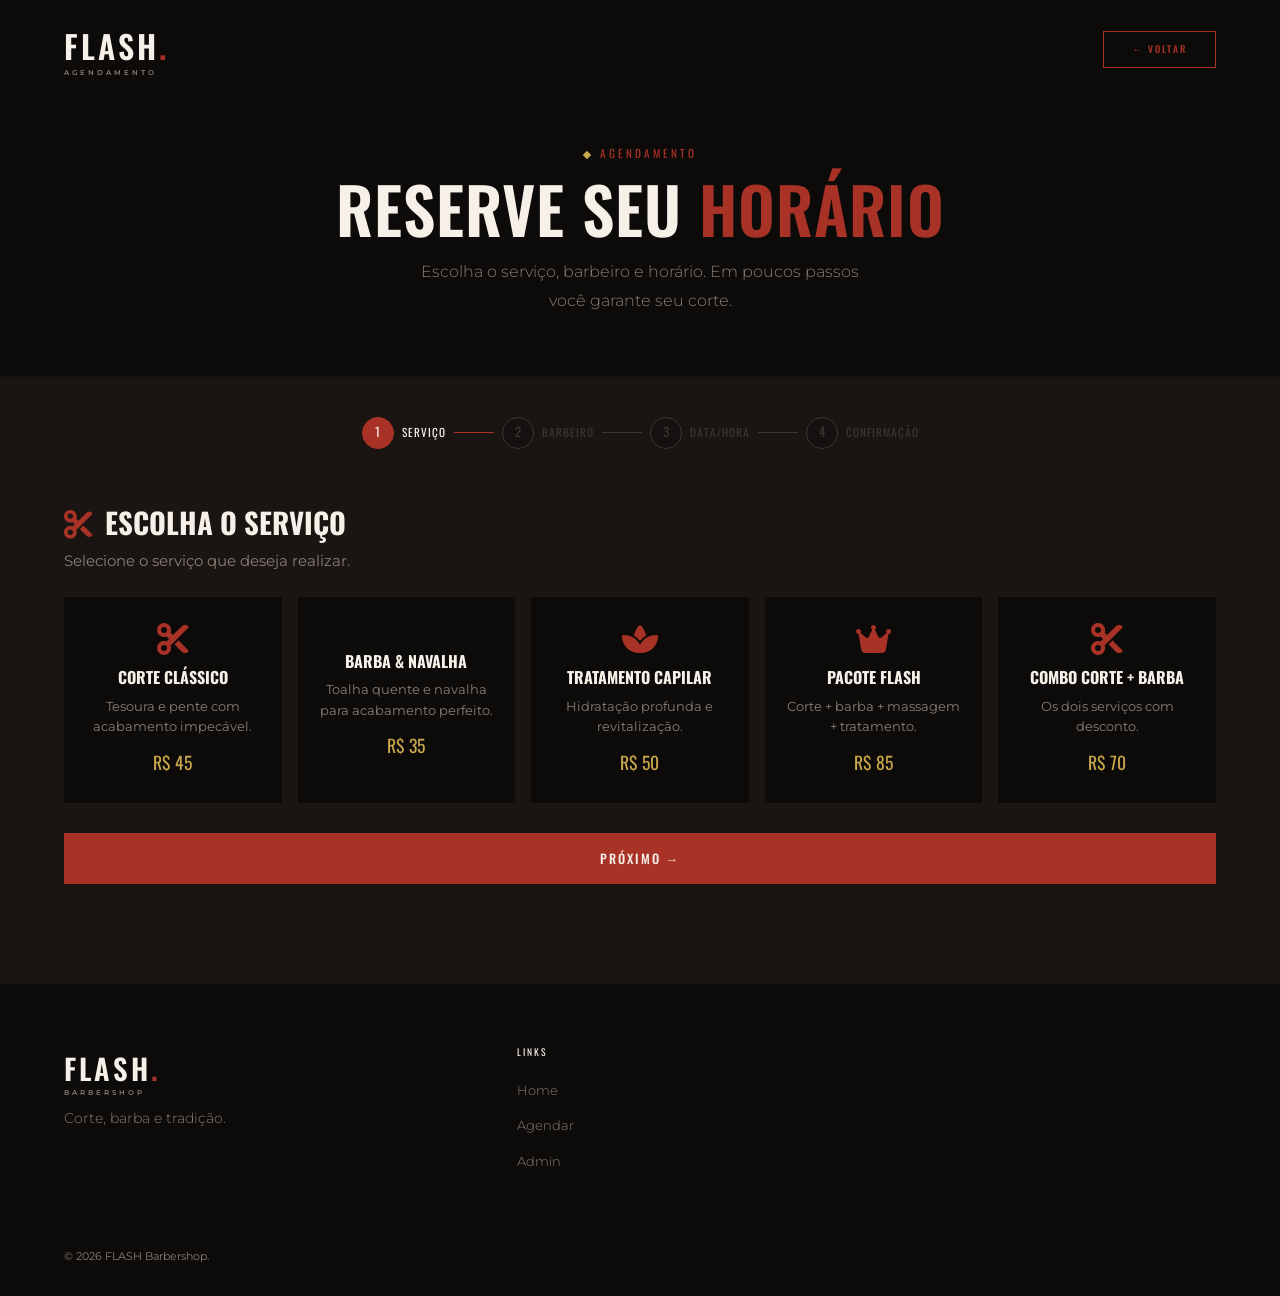
==== agendamento.html @ f04a5e86 "Initial commit" ====
<!DOCTYPE html>
<html lang="pt-BR">
<head>
    <meta charset="UTF-8" />
    <meta name="viewport" content="width=device-width, initial-scale=1.0" />
    <title>FLASH | Agendamento</title>
    <link rel="preconnect" href="https://fonts.googleapis.com" />
    <link rel="preconnect" href="https://fonts.gstatic.com" crossorigin />
    <link href="https://fonts.googleapis.com/css2?family=Oswald:wght@300;400;500;600;700&family=Montserrat:wght@300;400;500;600;700;800;900&family=Lora:ital,wght@0,400;0,600;1,400&display=swap" rel="stylesheet" />
    <link rel="stylesheet" href="https://cdnjs.cloudflare.com/ajax/libs/font-awesome/6.4.0/css/all.min.css" />
    <link rel="stylesheet" href="style.css" />
    <link rel="stylesheet" href="agendamento.css" />
</head>
<body>
    <header id="header">
        <div class="container header-content">
            <a href="index.html" class="logo">FLASH<span>.</span><small>AGENDAMENTO</small></a>
            <nav>
                <ul id="navMenu">
                    <li><a href="index.html" class="nav-btn-outline">← Voltar</a></li>
                </ul>
            </nav>
            <div class="mobile-toggle" id="mobileToggle"><i class="fas fa-bars"></i></div>
        </div>
    </header>

    <section class="agendamento-hero">
        <div class="container">
            <div class="agendamento-hero-content">
                <span class="section-label"><span class="diamond"></span>Agendamento</span>
                <h1 class="section-title">Reserve seu <span class="highlight">horário</span></h1>
                <p class="section-sub">Escolha o serviço, barbeiro e horário. Em poucos passos você garante seu corte.</p>
            </div>
        </div>
    </section>

    <section class="agendamento-section" id="agendamento">
        <div class="container">
            <!-- Progresso -->
            <div class="agendamento-progress">
                <div class="step active" data-step="1"><span class="num">1</span><span class="label">Serviço</span></div>
                <div class="line active"></div>
                <div class="step" data-step="2"><span class="num">2</span><span class="label">Barbeiro</span></div>
                <div class="line"></div>
                <div class="step" data-step="3"><span class="num">3</span><span class="label">Data/Hora</span></div>
                <div class="line"></div>
                <div class="step" data-step="4"><span class="num">4</span><span class="label">Confirmação</span></div>
            </div>

            <!-- Passos -->
            <div class="agendamento-content">
                <!-- PASSO 1 -->
                <div class="step-content active" id="step1">
                    <h2><i class="fas fa-cut"></i>Escolha o Serviço</h2>
                    <p class="step-desc">Selecione o serviço que deseja realizar.</p>
                    <div class="service-grid">
                        <div class="service-card-ag" data-service="Corte Clássico" data-price="45">
                            <i class="fas fa-cut"></i><h4>Corte Clássico</h4><p>Tesoura e pente com acabamento impecável.</p><span class="price">R$ 45</span>
                        </div>
                        <div class="service-card-ag" data-service="Barba & Navalha" data-price="35">
                            <i class="fas fa-razor"></i><h4>Barba & Navalha</h4><p>Toalha quente e navalha para acabamento perfeito.</p><span class="price">R$ 35</span>
                        </div>
                        <div class="service-card-ag" data-service="Tratamento Capilar" data-price="50">
                            <i class="fas fa-spa"></i><h4>Tratamento Capilar</h4><p>Hidratação profunda e revitalização.</p><span class="price">R$ 50</span>
                        </div>
                        <div class="service-card-ag" data-service="Pacote FLASH" data-price="85">
                            <i class="fas fa-crown"></i><h4>Pacote FLASH</h4><p>Corte + barba + massagem + tratamento.</p><span class="price">R$ 85</span>
                        </div>
                        <div class="service-card-ag" data-service="Combo Corte + Barba" data-price="70">
                            <i class="fas fa-scissors"></i><h4>Combo Corte + Barba</h4><p>Os dois serviços com desconto.</p><span class="price">R$ 70</span>
                        </div>
                    </div>
                    <div class="step-actions">
                        <button class="btn btn-primary next-step" disabled id="nextStep1">Próximo →</button>
                    </div>
                </div>

                <!-- PASSO 2 -->
                <div class="step-content" id="step2">
                    <h2><i class="fas fa-user-tie"></i>Escolha o Barbeiro</h2>
                    <p class="step-desc">Selecione o profissional que irá te atender.</p>
                    <div class="barber-grid">
                        <div class="barber-card-ag" data-barber="Rafael Mendes">
                            <img src="https://images.pexels.com/photos/2379004/pexels-photo-2379004.jpeg?auto=compress&cs=tinysrgb&w=200" alt="Rafael" />
                            <div>
                                <h4>Rafael Mendes</h4>
                                <span class="badge">⭐ 4.9</span>
                                <p>Especialista em cortes clássicos e degradê. 8 anos de experiência.</p>
                                <div class="tags"><span>Fade</span><span>Navalha</span><span>Barba</span></div>
                            </div>
                        </div>
                        <div class="barber-card-ag" data-barber="Thiago Santos">
                            <img src="https://images.pexels.com/photos/697509/pexels-photo-697509.jpeg?auto=compress&cs=tinysrgb&w=200" alt="Thiago" />
                            <div>
                                <h4>Thiago Santos</h4>
                                <span class="badge">⭐ 4.8</span>
                                <p>Especialista em cortes modernos e barba de respeito. 6 anos de experiência.</p>
                                <div class="tags"><span>Moderno</span><span>Barba</span><span>Pompadour</span></div>
                            </div>
                        </div>
                        <div class="barber-card-ag" data-barber="Carlos Eduardo">
                            <img src="https://images.pexels.com/photos/2379005/pexels-photo-2379005.jpeg?auto=compress&cs=tinysrgb&w=200" alt="Carlos" />
                            <div>
                                <h4>Carlos Eduardo</h4>
                                <span class="badge">⭐ 5.0</span>
                                <p>Mestre da navalha e tratamentos capilares. 12 anos de experiência.</p>
                                <div class="tags"><span>Navalha</span><span>Tratamento</span><span>Clássico</span></div>
                            </div>
                        </div>
                    </div>
                    <div class="step-actions">
                        <button class="btn btn-outline prev-step">← Voltar</button>
                        <button class="btn btn-primary next-step" disabled id="nextStep2">Próximo →</button>
                    </div>
                </div>

                <!-- PASSO 3 -->
                <div class="step-content" id="step3">
                    <h2><i class="fas fa-calendar-alt"></i>Data e Horário</h2>
                    <p class="step-desc">Escolha o dia e o horário para seu atendimento.</p>
                    <div class="datetime-grid">
                        <div class="date-section">
                            <h4>📅 Data</h4>
                            <input type="date" id="agDate" />
                        </div>
                        <div class="time-section">
                            <h4>🕐 Horário</h4>
                            <div class="time-grid" id="timeGrid">
                                <button class="time-slot" data-time="09:00">09:00</button>
                                <button class="time-slot" data-time="10:00">10:00</button>
                                <button class="time-slot" data-time="11:00">11:00</button>
                                <button class="time-slot" data-time="12:00">12:00</button>
                                <button class="time-slot" data-time="13:00">13:00</button>
                                <button class="time-slot" data-time="14:00">14:00</button>
                                <button class="time-slot" data-time="15:00">15:00</button>
                                <button class="time-slot" data-time="16:00">16:00</button>
                                <button class="time-slot" data-time="17:00">17:00</button>
                                <button class="time-slot" data-time="18:00">18:00</button>
                                <button class="time-slot" data-time="19:00">19:00</button>
                                <button class="time-slot" data-time="20:00">20:00</button>
                            </div>
                        </div>
                    </div>
                    <div class="step-actions">
                        <button class="btn btn-outline prev-step">← Voltar</button>
                        <button class="btn btn-primary next-step" disabled id="nextStep3">Próximo →</button>
                    </div>
                </div>

                <!-- PASSO 4 -->
                <div class="step-content" id="step4">
                    <h2><i class="fas fa-check-circle"></i>Confirmar Agendamento</h2>
                    <p class="step-desc">Revise os dados e confirme seu agendamento.</p>
                    <div class="confirmation-card">
                        <div class="conf-item"><span class="label">Serviço:</span><span class="value" id="confService">-</span></div>
                        <div class="conf-item"><span class="label">Barbeiro:</span><span class="value" id="confBarber">-</span></div>
                        <div class="conf-item"><span class="label">Data:</span><span class="value" id="confDate">-</span></div>
                        <div class="conf-item"><span class="label">Horário:</span><span class="value" id="confTime">-</span></div>
                        <div class="conf-item"><span class="label">Total:</span><span class="value" id="confPrice">-</span></div>
                    </div>
                    <div class="form-group"><label>Seu Nome</label><input type="text" id="clientName" placeholder="Digite seu nome completo" /></div>
                    <div class="form-group"><label>WhatsApp</label><input type="tel" id="clientPhone" placeholder="(11) 99999-9999" /></div>
                    <div class="step-actions">
                        <button class="btn btn-outline prev-step">← Voltar</button>
                        <button class="btn btn-primary" id="confirmAgendamento"><i class="fas fa-check"></i> Confirmar</button>
                    </div>
                    <div id="agFeedback" class="ag-feedback"></div>
                </div>
            </div>
        </div>
    </section>

    <footer>
        <div class="container">
            <div class="footer-grid">
                <div class="footer-brand"><a href="index.html" class="logo">FLASH<span>.</span><small>BARBERSHOP</small></a><p>Corte, barba e tradição.</p></div>
                <div class="footer-col"><h4>Links</h4><ul><li><a href="index.html">Home</a></li><li><a href="agendamento.html">Agendar</a></li><li><a href="sistema.html">Admin</a></li></ul></div>
            </div>
            <div class="footer-bottom"><span>&copy; 2026 FLASH Barbershop.</span></div>
        </div>
    </footer>

    <script src="agendamento.js"></script>
</body>
</html>
---- style.css ----
/* ---------- RESET & VARIÁVEIS ---------- */
* {
    margin: 0;
    padding: 0;
    box-sizing: border-box;
}

:root {
    --ink-black: #0d0b0a;
    --ink-dark: #1a1513;
    --blood: #a83226;
    --blood-light: #c94d3f;
    --gold-old: #c9a84c;
    --gold-faded: #b8983a;
    --cream: #f7f0e8;
    --gray-ink: #8a7e74;
    --border-ink: rgba(255, 255, 255, 0.04);
    --shadow-ink: 0 8px 40px rgba(0, 0, 0, 0.3);
    --transition: all 0.5s cubic-bezier(0.23, 1, 0.32, 1);
}

html {
    scroll-behavior: smooth;
}

body {
    font-family: 'Montserrat', sans-serif;
    background: var(--ink-black);
    color: var(--cream);
    overflow-x: hidden;
    line-height: 1.6;
}

body.menu-open {
    overflow: hidden;
}

::selection {
    background: var(--blood);
    color: var(--cream);
}

a {
    text-decoration: none;
    color: inherit;
    transition: var(--transition);
}
ul {
    list-style: none;
}
img {
    max-width: 100%;
    display: block;
}

.container {
    max-width: 1200px;
    margin: 0 auto;
    padding: 0 24px;
}

/* ============================================================
   SCROLLBAR PERSONALIZADA - FLASH BARBERSHOP STYLE
   ============================================================ */

/* Firefox */
* {
    scrollbar-width: thin;
    scrollbar-color: var(--blood) var(--ink-black);
}

/* Chrome, Edge, Safari */
::-webkit-scrollbar {
    width: 6px;
    height: 6px;
}

::-webkit-scrollbar-track {
    background: var(--ink-black);
    border-left: 1px solid rgba(168, 50, 38, 0.08);
    background-image: 
        radial-gradient(circle at 10px 20px, rgba(168, 50, 38, 0.03) 1px, transparent 1px),
        radial-gradient(circle at 30px 60px, rgba(168, 50, 38, 0.02) 1px, transparent 1px),
        radial-gradient(circle at 50px 100px, rgba(201, 168, 76, 0.02) 1px, transparent 1px);
    background-size: 50px 50px;
}

::-webkit-scrollbar-thumb {
    background: linear-gradient(180deg, var(--blood) 0%, var(--gold-old) 50%, var(--blood) 100%);
    border-radius: 0;
    transition: var(--transition);
    box-shadow: 
        0 0 15px rgba(168, 50, 38, 0.2),
        inset 0 0 10px rgba(201, 168, 76, 0.1);
    animation: scrollGlow 3s ease-in-out infinite;
    border-left: 1px solid rgba(201, 168, 76, 0.15);
    border-right: 1px solid rgba(201, 168, 76, 0.05);
    position: relative;
}

::-webkit-scrollbar-thumb:hover {
    background: linear-gradient(180deg, var(--blood-light) 0%, var(--gold-old) 70%, var(--blood-light) 100%);
    box-shadow: 
        0 0 30px rgba(168, 50, 38, 0.4),
        inset 0 0 15px rgba(201, 168, 76, 0.2);
}

::-webkit-scrollbar-thumb:active {
    background: var(--blood-light);
}

::-webkit-scrollbar-corner {
    background: var(--ink-black);
}

/* Efeito de brilho na scrollbar */
@keyframes scrollGlow {
    0%, 100% {
        box-shadow: 0 0 10px rgba(168, 50, 38, 0.15);
    }
    50% {
        box-shadow: 0 0 25px rgba(168, 50, 38, 0.35);
    }
}

/* Efeito de corte/navalha na scrollbar */
::-webkit-scrollbar-thumb::before {
    content: '';
    position: absolute;
    top: 15%;
    left: 3px;
    right: 3px;
    height: 1px;
    background: rgba(255, 255, 255, 0.06);
    box-shadow: 0 5px 15px rgba(168, 50, 38, 0.15);
}

/* Scrollbar em telas pequenas */
@media (max-width: 768px) {
    ::-webkit-scrollbar {
        width: 4px;
        height: 4px;
    }

    ::-webkit-scrollbar-track {
        border-left: none;
    }

    ::-webkit-scrollbar-thumb {
        border-left: none;
        border-right: none;
    }
}

/* Scrollbar em elementos com overflow */
.contact-form::-webkit-scrollbar,
.service-card::-webkit-scrollbar,
.testimonial-card::-webkit-scrollbar {
    width: 4px;
    height: 4px;
}

.contact-form::-webkit-scrollbar-track,
.service-card::-webkit-scrollbar-track,
.testimonial-card::-webkit-scrollbar-track {
    background: rgba(13, 11, 10, 0.5);
}

.contact-form::-webkit-scrollbar-thumb,
.service-card::-webkit-scrollbar-thumb,
.testimonial-card::-webkit-scrollbar-thumb {
    background: var(--blood);
    border-radius: 0;
    animation: none;
}

.contact-form::-webkit-scrollbar-thumb:hover,
.service-card::-webkit-scrollbar-thumb:hover,
.testimonial-card::-webkit-scrollbar-thumb:hover {
    background: var(--blood-light);
}

/* ---------- TIPOGRAFIA ---------- */
.section-label {
    font-family: 'Oswald', sans-serif;
    font-size: 0.7rem;
    text-transform: uppercase;
    letter-spacing: 3px;
    color: var(--blood);
    font-weight: 400;
    margin-bottom: 12px;
    display: inline-block;
}

.section-label .diamond {
    display: inline-block;
    width: 6px;
    height: 6px;
    background: var(--gold-old);
    transform: rotate(45deg);
    margin-right: 10px;
    vertical-align: middle;
}

.section-title {
    font-family: 'Oswald', sans-serif;
    font-size: 4rem;
    font-weight: 600;
    line-height: 1.05;
    margin-bottom: 16px;
    color: var(--cream);
    text-transform: uppercase;
    letter-spacing: 1px;
}

.section-title .highlight {
    color: var(--blood);
}

.section-title .highlight-gold {
    color: var(--gold-old);
}

.section-sub {
    color: var(--gray-ink);
    font-size: 1rem;
    max-width: 460px;
    font-weight: 300;
    line-height: 1.8;
}

/* ---------- BOTÕES ---------- */
.btn {
    display: inline-block;
    padding: 16px 44px;
    border-radius: 0;
    font-family: 'Oswald', sans-serif;
    font-weight: 500;
    font-size: 0.8rem;
    text-transform: uppercase;
    letter-spacing: 2px;
    border: none;
    cursor: pointer;
    transition: var(--transition);
    text-align: center;
}

.btn-primary {
    background: var(--blood);
    color: var(--cream);
}

.btn-primary:hover {
    background: var(--blood-light);
    transform: translateY(-3px);
    box-shadow: 0 8px 30px rgba(168, 50, 38, 0.3);
}

.btn-outline {
    border: 1px solid var(--blood);
    color: var(--blood);
    background: transparent;
}

.btn-outline:hover {
    background: var(--blood);
    color: var(--cream);
    transform: translateY(-3px);
}

.btn-sm {
    display: inline-block;
    margin-top: 10px;
    padding: 6px 20px;
    font-family: 'Oswald', sans-serif;
    font-size: 0.6rem;
    text-transform: uppercase;
    letter-spacing: 1px;
    border: 1px solid var(--blood);
    color: var(--blood);
    transition: var(--transition);
    cursor: pointer;
    background: transparent;
}

.btn-sm:hover {
    background: var(--blood);
    color: var(--cream);
}

.nav-btn {
    padding: 10px 28px;
    background: var(--blood);
    color: var(--cream);
    border-radius: 0;
    font-weight: 500;
    font-size: 0.6rem;
    letter-spacing: 2px;
    text-transform: uppercase;
    font-family: 'Oswald', sans-serif;
    transition: var(--transition);
    display: inline-block;
    text-align: center;
}

.nav-btn:hover {
    background: var(--blood-light);
    color: var(--cream);
    transform: translateY(-2px);
}

.nav-btn-outline {
    padding: 10px 28px;
    border: 1px solid var(--blood);
    color: var(--blood);
    border-radius: 0;
    font-weight: 500;
    font-size: 0.6rem;
    letter-spacing: 2px;
    text-transform: uppercase;
    font-family: 'Oswald', sans-serif;
    transition: var(--transition);
    background: transparent;
    display: inline-block;
    text-align: center;
}

.nav-btn-outline:hover {
    background: var(--blood);
    color: var(--cream);
    transform: translateY(-2px);
}

/* ---------- ANIMAÇÕES ---------- */
.hidden {
    opacity: 0;
    transform: translateY(40px);
    transition: opacity 0.9s ease, transform 0.9s ease;
}

.show {
    opacity: 1;
    transform: translateY(0);
}

.delay-1 {
    transition-delay: 0.1s;
}
.delay-2 {
    transition-delay: 0.2s;
}
.delay-3 {
    transition-delay: 0.3s;
}
.delay-4 {
    transition-delay: 0.4s;
}

/* ---------- HEADER ---------- */
header {
    position: fixed;
    top: 0;
    left: 0;
    right: 0;
    z-index: 1000;
    padding: 20px 0;
    transition: var(--transition);
    background: transparent;
}

header.scrolled {
    background: rgba(13, 11, 10, 0.95);
    backdrop-filter: blur(16px);
    border-bottom: 1px solid rgba(168, 50, 38, 0.08);
    padding: 12px 0;
}

header.menu-open {
    background: rgba(13, 11, 10, 0.98);
    backdrop-filter: blur(16px);
}

.header-content {
    display: flex;
    justify-content: space-between;
    align-items: center;
}

.logo {
    font-family: 'Oswald', sans-serif;
    font-size: 2rem;
    font-weight: 600;
    letter-spacing: 3px;
    color: var(--cream);
    text-transform: uppercase;
    z-index: 1001;
    position: relative;
}

.logo span {
    color: var(--blood);
}

.logo small {
    font-family: 'Montserrat', sans-serif;
    font-size: 0.45rem;
    letter-spacing: 3px;
    color: var(--gray-ink);
    display: block;
    margin-top: -4px;
}

/* ---------- NAVEGAÇÃO DESKTOP ---------- */
nav {
    display: flex;
    align-items: center;
}

nav ul {
    display: flex;
    align-items: center;
    gap: 28px;
}

nav a {
    font-family: 'Oswald', sans-serif;
    color: var(--gray-ink);
    font-size: 0.7rem;
    font-weight: 400;
    letter-spacing: 2px;
    text-transform: uppercase;
    position: relative;
    padding: 4px 0;
}

nav a::after {
    content: '';
    position: absolute;
    bottom: -2px;
    left: 0;
    width: 0;
    height: 1px;
    background: var(--blood);
    transition: var(--transition);
}

nav a:hover::after {
    width: 100%;
}

nav a:hover {
    color: var(--cream);
}

.nav-btn::after,
.nav-btn-outline::after {
    display: none;
}

.mobile-toggle {
    display: none;
    color: var(--cream);
    font-size: 1.6rem;
    cursor: pointer;
    z-index: 1001;
    padding: 4px 8px;
    transition: var(--transition);
    background: transparent;
    border: none;
    position: relative;
}

.mobile-toggle:hover {
    color: var(--blood);
}

/* ---------- HERO ---------- */
.hero {
    min-height: 100vh;
    display: flex;
    align-items: center;
    background: var(--ink-black);
    padding: 100px 0 80px;
    position: relative;
    overflow: hidden;
}

.hero::before {
    content: '';
    position: absolute;
    inset: 0;
    background:
        url('https://images.unsplash.com/photo-1503951914875-452162b0f3f1?w=1600&q=80') center/cover no-repeat;
    background-attachment: fixed;
    z-index: 0;
}

.hero::after {
    content: '';
    position: absolute;
    bottom: 0;
    left: 0;
    right: 0;
    height: 200px;
    background: linear-gradient(to top, var(--ink-black), transparent);
    z-index: 1;
    pointer-events: none;
}

.hero-grid {
    display: grid;
    grid-template-columns: 1fr 1fr;
    gap: 60px;
    align-items: center;
    position: relative;
    z-index: 2;
}

.hero-text .badge {
    display: inline-flex;
    align-items: center;
    gap: 12px;
    font-family: 'Oswald', sans-serif;
    font-size: 0.6rem;
    text-transform: uppercase;
    letter-spacing: 3px;
    color: var(--blood);
    font-weight: 400;
    margin-bottom: 20px;
    border: 1px solid rgba(168, 50, 38, 0.15);
    padding: 6px 16px 6px 12px;
    background: rgba(13, 11, 10, 0.4);
    backdrop-filter: blur(4px);
}

.hero-text .badge .dot {
    width: 6px;
    height: 6px;
    background: var(--gold-old);
    transform: rotate(45deg);
}

.hero-text h1 {
    font-family: 'Oswald', sans-serif;
    font-size: 5.2rem;
    font-weight: 600;
    line-height: 0.95;
    margin-bottom: 20px;
    color: var(--cream);
    text-transform: uppercase;
    text-shadow: 0 4px 30px rgba(0, 0, 0, 0.5);
}

.hero-text h1 .line-1 {
    color: var(--cream);
}

.hero-text h1 .line-2 {
    color: var(--blood);
}

.hero-text p {
    color: rgba(255, 255, 255, 0.7);
    font-size: 1.05rem;
    max-width: 400px;
    margin-bottom: 32px;
    line-height: 1.9;
    font-weight: 300;
    text-shadow: 0 2px 20px rgba(0, 0, 0, 0.5);
}

.hero-buttons {
    display: flex;
    gap: 16px;
    flex-wrap: wrap;
}

.hero-stats {
    display: flex;
    gap: 48px;
    margin-top: 48px;
    padding-top: 32px;
    border-top: 1px solid rgba(255, 255, 255, 0.05);
}

.hero-stats .stat h3 {
    font-family: 'Oswald', sans-serif;
    font-size: 2.2rem;
    font-weight: 600;
    color: var(--blood);
    letter-spacing: 1px;
    text-shadow: 0 2px 20px rgba(0, 0, 0, 0.3);
}

.hero-stats .stat p {
    font-family: 'Montserrat', sans-serif;
    font-size: 0.55rem;
    text-transform: uppercase;
    letter-spacing: 1.5px;
    color: var(--gray-ink);
    margin-top: 0px;
    max-width: 100%;
}

.hero-image {
    display: flex;
    justify-content: center;
    align-items: center;
}

.hero-image .image-wrapper {
    position: relative;
    width: 100%;
    max-width: 420px;
}

.hero-image .image-wrapper img {
    border-radius: 0;
    box-shadow: 0 0 60px rgba(0, 0, 0, 0.4);
    width: 100%;
    height: auto;
    object-fit: cover;
    filter: grayscale(0.4) contrast(1.05);
    border: 1px solid rgba(168, 50, 38, 0.05);
}

.hero-image .tattoo-frame {
    position: absolute;
    top: -12px;
    left: -12px;
    width: 100%;
    height: 100%;
    border: 1px solid var(--blood);
    opacity: 0.1;
    pointer-events: none;
}

.hero-image .tattoo-frame:nth-child(2) {
    top: 12px;
    left: 12px;
    border-color: var(--gold-old);
    opacity: 0.06;
}

.hero-image .floating-card {
    position: absolute;
    bottom: -16px;
    right: -16px;
    background: rgba(26, 21, 19, 0.9);
    backdrop-filter: blur(12px);
    border: 1px solid rgba(168, 50, 38, 0.08);
    padding: 16px 22px;
    display: flex;
    align-items: center;
    gap: 14px;
    box-shadow: var(--shadow-ink);
}

.hero-image .floating-card .icon-box {
    width: 40px;
    height: 40px;
    background: var(--blood);
    display: flex;
    align-items: center;
    justify-content: center;
    font-size: 1.2rem;
    color: var(--cream);
}

.hero-image .floating-card .info h4 {
    font-family: 'Oswald', sans-serif;
    font-size: 0.9rem;
    color: var(--cream);
    text-transform: uppercase;
    letter-spacing: 0.5px;
}

.hero-image .floating-card .info p {
    font-size: 0.55rem;
    color: var(--gray-ink);
    text-transform: uppercase;
    letter-spacing: 1px;
}

/* ---------- SERVICES ---------- */
.services {
    padding: 100px 0;
    background: var(--ink-dark);
    border-top: 1px solid rgba(255, 255, 255, 0.02);
}

.services-header {
    display: flex;
    justify-content: space-between;
    align-items: flex-end;
    flex-wrap: wrap;
    gap: 30px;
    margin-bottom: 60px;
}

.services-grid {
    display: grid;
    grid-template-columns: repeat(auto-fit, minmax(240px, 1fr));
    gap: 16px;
}

.service-card {
    background: var(--ink-black);
    padding: 36px 28px;
    border-radius: 0;
    transition: var(--transition);
    border: 1px solid rgba(255, 255, 255, 0.02);
    position: relative;
}

.service-card::before {
    content: '';
    position: absolute;
    top: 0;
    left: 0;
    right: 0;
    height: 2px;
    background: var(--blood);
    transform: scaleX(0);
    transition: var(--transition);
    transform-origin: left;
}

.service-card:hover::before {
    transform: scaleX(1);
}

.service-card:hover {
    transform: translateY(-8px);
    border-color: rgba(168, 50, 38, 0.04);
    box-shadow: var(--shadow-ink);
}

.service-card .number {
    font-family: 'Lora', serif;
    font-size: 2.8rem;
    font-weight: 400;
    color: rgb(168, 51, 38);
    line-height: 1;
    margin-bottom: -8px;
    display: block;
}

.service-card .icon {
    font-size: 1.8rem;
    color: var(--blood);
    margin-bottom: 12px;
    display: block;
    transition: var(--transition);
}

.service-card:hover .icon {
    transform: scale(1.1);
}

.service-card h3 {
    font-family: 'Oswald', sans-serif;
    font-size: 1.4rem;
    font-weight: 500;
    color: var(--cream);
    letter-spacing: 0.5px;
    margin-bottom: 4px;
    text-transform: uppercase;
}

.service-card p {
    color: var(--gray-ink);
    font-size: 0.85rem;
    line-height: 1.7;
    margin-bottom: 12px;
    font-weight: 300;
}

.service-card .price {
    display: inline-block;
    font-family: 'Oswald', sans-serif;
    font-weight: 400;
    color: var(--gold-old);
    font-size: 0.9rem;
    letter-spacing: 0.5px;
}

.service-card .price small {
    color: var(--gray-ink);
    font-weight: 300;
}

/* ---------- ABOUT ---------- */
.about {
    padding: 100px 0;
    background: var(--ink-black);
    border-top: 1px solid rgba(255, 255, 255, 0.02);
}

.about-grid {
    display: grid;
    grid-template-columns: 1fr 1fr;
    gap: 60px;
    align-items: center;
}

.about-image {
    position: relative;
}

.about-image img {
    border-radius: 0;
    box-shadow: var(--shadow-ink);
    width: 100%;
    height: auto;
    filter: grayscale(0.2) contrast(1.05);
    border: 1px solid rgba(168, 50, 38, 0.04);
}

.about-image .stamp {
    position: absolute;
    bottom: -12px;
    left: -12px;
    background: var(--ink-dark);
    border: 1px solid var(--blood);
    padding: 14px 24px;
    font-family: 'Oswald', sans-serif;
    font-size: 0.9rem;
    color: var(--blood);
    text-transform: uppercase;
    letter-spacing: 2px;
    box-shadow: var(--shadow-ink);
}

.about-text .section-title {
    color: var(--cream);
}

.about-text p {
    color: var(--gray-ink);
    font-size: 1rem;
    line-height: 1.9;
    margin-bottom: 20px;
    font-weight: 300;
}

.about-features {
    display: grid;
    grid-template-columns: 1fr 1fr;
    gap: 8px;
    margin-top: 24px;
}

.about-features li {
    display: flex;
    align-items: center;
    gap: 12px;
    color: var(--cream);
    font-size: 0.8rem;
    font-weight: 300;
    font-family: 'Oswald', sans-serif;
    text-transform: uppercase;
    letter-spacing: 0.5px;
}

.about-features li i {
    color: var(--blood);
    font-size: 0.7rem;
    width: 16px;
}

/* ---------- GALLERY ---------- */
.gallery {
    padding: 100px 0;
    background: var(--ink-dark);
    border-top: 1px solid rgba(255, 255, 255, 0.02);
}

.gallery-header {
    display: flex;
    justify-content: space-between;
    align-items: flex-end;
    flex-wrap: wrap;
    gap: 30px;
    margin-bottom: 50px;
}

.gallery-grid {
    display: grid;
    grid-template-columns: repeat(4, 1fr);
    gap: 10px;
}

.gallery-item {
    border-radius: 0;
    overflow: hidden;
    position: relative;
    cursor: pointer;
    aspect-ratio: 1;
    background: var(--ink-black);
    border: 1px solid rgba(255, 255, 255, 0.02);
}

.gallery-item:first-child {
    grid-column: span 2;
    grid-row: span 2;
}

.gallery-item img {
    width: 100%;
    height: 100%;
    object-fit: cover;
    transition: var(--transition);
    filter: grayscale(0.3) contrast(1.05);
}

.gallery-item:hover img {
    transform: scale(1.06);
    filter: grayscale(0) contrast(1.1);
}

.gallery-item .overlay {
    position: absolute;
    top: 0;
    left: 0;
    right: 0;
    bottom: 0;
    background: rgba(168, 50, 38, 0.05);
    display: flex;
    align-items: center;
    justify-content: center;
    opacity: 0;
    transition: var(--transition);
}

.gallery-item:hover .overlay {
    opacity: 1;
}

.gallery-item .overlay i {
    color: var(--cream);
    font-size: 1.2rem;
    background: var(--blood);
    padding: 14px;
    border-radius: 0;
    transform: scale(0.8);
    transition: var(--transition);
}

.gallery-item:hover .overlay i {
    transform: scale(1);
}

/* ---------- TESTIMONIALS ---------- */
.testimonials {
    padding: 100px 0;
    background: var(--ink-black);
    border-top: 1px solid rgba(255, 255, 255, 0.02);
    border-bottom: 1px solid rgba(255, 255, 255, 0.02);
}

.testimonials-header {
    text-align: center;
    margin-bottom: 50px;
}

.testimonials-header .section-sub {
    margin: 0 auto;
}

.testimonials-grid {
    display: grid;
    grid-template-columns: repeat(auto-fit, minmax(280px, 1fr));
    gap: 20px;
}

.testimonial-card {
    background: var(--ink-dark);
    padding: 32px 28px;
    border-radius: 0;
    border: 1px solid rgba(255, 255, 255, 0.02);
    transition: var(--transition);
}

.testimonial-card:hover {
    transform: translateY(-6px);
    border-color: rgba(168, 50, 38, 0.04);
    box-shadow: var(--shadow-ink);
}

.testimonial-card .stars {
    color: var(--gold-old);
    font-size: 0.7rem;
    margin-bottom: 12px;
    letter-spacing: 2px;
}

.testimonial-card blockquote {
    font-size: 0.95rem;
    line-height: 1.8;
    color: var(--cream);
    font-style: italic;
    margin-bottom: 20px;
    font-weight: 300;
}

.testimonial-card .author {
    display: flex;
    align-items: center;
    gap: 14px;
}

.testimonial-card .author img {
    width: 40px;
    height: 40px;
    border-radius: 50%;
    object-fit: cover;
    border: 1px solid rgba(168, 50, 38, 0.08);
}

.testimonial-card .author .name {
    font-family: 'Oswald', sans-serif;
    font-weight: 500;
    font-size: 0.9rem;
    color: var(--cream);
    text-transform: uppercase;
    letter-spacing: 0.5px;
}

.testimonial-card .author .role {
    font-size: 0.55rem;
    color: var(--gray-ink);
    text-transform: uppercase;
    letter-spacing: 1px;
}

/* ---------- CTA SECTION ---------- */
.cta-section {
    padding: 80px 0;
    background: var(--ink-dark);
    border-top: 1px solid rgba(255, 255, 255, 0.02);
}

.cta-content {
    text-align: center;
    max-width: 700px;
    margin: 0 auto;
}

.cta-content h2 {
    font-family: 'Oswald', sans-serif;
    font-size: 3rem;
    text-transform: uppercase;
    margin-bottom: 16px;
}

.cta-content h2 span {
    color: var(--blood);
}

.cta-content p {
    color: var(--gray-ink);
    font-size: 1.05rem;
    margin-bottom: 30px;
}

/* ---------- CONTACT ---------- */
.contact {
    padding: 100px 0;
    background: var(--ink-dark);
}

.contact-grid {
    display: grid;
    grid-template-columns: 1fr 1fr;
    gap: 60px;
    align-items: start;
}

.contact-info h3 {
    font-family: 'Oswald', sans-serif;
    font-size: 2.8rem;
    font-weight: 600;
    color: var(--cream);
    letter-spacing: 0.5px;
    text-transform: uppercase;
    margin-bottom: 16px;
}

.contact-info h3 .highlight {
    color: var(--blood);
}

.contact-info p {
    color: var(--gray-ink);
    margin-bottom: 32px;
    font-size: 1rem;
    line-height: 1.8;
    font-weight: 300;
}

.contact-info .info-item {
    display: flex;
    gap: 16px;
    margin-bottom: 20px;
}

.contact-info .info-item i {
    color: var(--blood);
    font-size: 1rem;
    width: 22px;
    margin-top: 2px;
}

.contact-info .info-item .label {
    font-family: 'Oswald', sans-serif;
    font-weight: 400;
    font-size: 0.7rem;
    color: var(--cream);
    text-transform: uppercase;
    letter-spacing: 1.5px;
}

.contact-info .info-item .value {
    color: var(--gray-ink);
    font-size: 0.9rem;
    font-weight: 300;
}

.contact-form {
    background: var(--ink-black);
    padding: 40px;
    border-radius: 0;
    border: 1px solid rgba(255, 255, 255, 0.02);
}

.contact-form h3 {
    font-family: 'Oswald', sans-serif;
    font-size: 1.6rem;
    font-weight: 500;
    color: var(--cream);
    letter-spacing: 0.5px;
    text-transform: uppercase;
    margin-bottom: 4px;
}

.contact-form .form-sub {
    color: var(--gray-ink);
    margin-bottom: 24px;
    font-size: 0.9rem;
    font-weight: 300;
}

.contact-form .form-group {
    margin-bottom: 16px;
}

.contact-form .form-group input,
.contact-form .form-group select,
.contact-form .form-group textarea {
    width: 100%;
    padding: 14px 18px;
    border: 1px solid rgba(255, 255, 255, 0.02);
    border-radius: 0;
    font-family: 'Montserrat', sans-serif;
    font-size: 0.85rem;
    font-weight: 300;
    background: var(--ink-dark);
    color: var(--cream);
    transition: var(--transition);
}

.contact-form .form-group input:focus,
.contact-form .form-group select:focus,
.contact-form .form-group textarea:focus {
    outline: none;
    border-color: var(--blood);
}

.contact-form .form-group input::placeholder,
.contact-form .form-group textarea::placeholder {
    color: var(--gray-ink);
}

.contact-form .form-group textarea {
    height: 120px;
    resize: vertical;
}

.contact-form .form-group select option {
    background: var(--ink-black);
    color: var(--cream);
}

.contact-form .form-row {
    display: grid;
    grid-template-columns: 1fr 1fr;
    gap: 16px;
}

.contact-feedback {
    margin-top: 16px;
    padding: 12px 16px;
    text-align: center;
    display: none;
}

.contact-feedback.success {
    display: block;
    border: 1px solid var(--gold-old);
    color: var(--gold-old);
}

/* ---------- FOOTER ---------- */
footer {
    background: var(--ink-black);
    border-top: 1px solid rgba(255, 255, 255, 0.02);
    padding: 60px 0 30px;
}

.footer-grid {
    display: grid;
    grid-template-columns: 2fr 1fr 1fr 1fr;
    gap: 40px;
    margin-bottom: 40px;
}

.footer-brand .logo {
    font-size: 1.8rem;
    margin-bottom: 8px;
    display: inline-block;
}

.footer-brand p {
    font-size: 0.85rem;
    max-width: 300px;
    line-height: 1.7;
    color: var(--gray-ink);
    font-weight: 300;
}

.footer-col h4 {
    font-family: 'Oswald', sans-serif;
    font-size: 0.6rem;
    text-transform: uppercase;
    letter-spacing: 2px;
    color: var(--cream);
    margin-bottom: 16px;
    font-weight: 400;
}

.footer-col ul li {
    margin-bottom: 10px;
}

.footer-col ul a {
    font-size: 0.8rem;
    color: var(--gray-ink);
    transition: var(--transition);
    font-weight: 300;
}

.footer-col ul a:hover {
    color: var(--blood);
    padding-left: 4px;
}

.footer-bottom {
    border-top: 1px solid rgba(255, 255, 255, 0.02);
    padding-top: 24px;
    display: flex;
    justify-content: space-between;
    align-items: center;
    flex-wrap: wrap;
    gap: 16px;
    font-size: 0.7rem;
    color: var(--gray-ink);
}

.footer-socials {
    display: flex;
    gap: 16px;
}

.footer-socials a {
    color: var(--gray-ink);
    font-size: 1.1rem;
    transition: var(--transition);
}

.footer-socials a:hover {
    color: var(--blood);
    transform: translateY(-3px);
}

/* ============================================================
   RESPONSIVIDADE - MENU MOBILE FIX
   ============================================================ */

@media (max-width: 1024px) {
    .hero-text h1 {
        font-size: 4.2rem;
    }
    .gallery-grid {
        grid-template-columns: repeat(3, 1fr);
    }
    .gallery-item:first-child {
        grid-column: span 1;
        grid-row: span 1;
    }
}

@media (max-width: 900px) {
    .hero-grid {
        grid-template-columns: 1fr;
        gap: 40px;
        text-align: center;
    }

    .hero-text p {
        margin: 0 auto 32px;
    }

    .hero-buttons {
        justify-content: center;
    }

    .hero-stats {
        justify-content: center;
    }

    .hero-image .image-wrapper {
        max-width: 340px;
        margin: 0 auto;
    }

    .about-grid {
        grid-template-columns: 1fr;
        text-align: center;
    }

    .about-features {
        justify-items: center;
    }

    .about-image .stamp {
        left: 50%;
        transform: translateX(-50%);
        bottom: -10px;
    }

    .contact-grid {
        grid-template-columns: 1fr;
    }

    .services-header,
    .gallery-header {
        flex-direction: column;
        align-items: flex-start;
    }

    .footer-grid {
        grid-template-columns: 1fr 1fr;
    }

    .section-title {
        font-size: 3.2rem;
    }

    .cta-content h2 {
        font-size: 2.4rem;
    }
}

/* ---------- MENU MOBILE FIX ---------- */
@media (max-width: 768px) {
    /* Mostra o hambúrguer */
    .mobile-toggle {
        display: block !important;
    }

    /* Container do menu - SEM position absolute/relative que cause escape */
    nav ul {
        position: fixed;
        top: 0;
        left: 0;
        right: 0;
        bottom: 0;
        width: 100%;
        height: 100vh;
        min-height: 100vh;
        background: rgba(13, 11, 10, 0.98);
        backdrop-filter: blur(20px);
        -webkit-backdrop-filter: blur(20px);
        
        /* FLEX PERFEITO - Centraliza tudo verticalmente */
        display: flex;
        flex-direction: column;
        justify-content: center;
        align-items: center;
        gap: 18px;
        
        /* Remove qualquer position que possa causar escape */
        position: fixed;
        transform: translateX(100%);
        transition: transform 0.5s cubic-bezier(0.23, 1, 0.32, 1);
        
        padding: 80px 30px 40px;
        z-index: 999;
        margin: 0;
        border: none;
        overflow-y: auto;
    }

    /* Menu aberto */
    nav ul.active {
        transform: translateX(0);
    }

    /* Cada link do menu */
    nav ul li {
        width: 100%;
        max-width: 280px;
        text-align: center;
        margin: 0;
        padding: 0;
    }

    /* Links do menu */
    nav ul a {
        display: block;
        width: 100%;
        font-size: 1.1rem;
        color: var(--cream);
        padding: 12px 0;
        letter-spacing: 3px;
        text-transform: uppercase;
        font-weight: 400;
        transition: var(--transition);
        font-family: 'Oswald', sans-serif;
    }

    nav ul a:hover {
        color: var(--blood);
        transform: translateX(4px);
    }

    nav ul a::after {
        display: none;
    }

    /* BOTÕES DO MENU - AGORA FICAM DENTRO DO FLUXO */
    .nav-btn,
    .nav-btn-outline {
        display: block;
        width: 100%;
        max-width: 280px;
        padding: 14px 28px;
        font-size: 0.8rem;
        letter-spacing: 2px;
        text-align: center;
        margin: 0 auto;
        box-sizing: border-box;
        border-radius: 0;
        transition: var(--transition);
    }

    .nav-btn {
        background: var(--blood);
        color: var(--cream);
        border: none;
    }

    .nav-btn:hover {
        background: var(--blood-light);
        transform: translateY(-2px);
    }

    .nav-btn-outline {
        background: transparent;
        border: 1px solid var(--blood);
        color: var(--blood);
    }

    .nav-btn-outline:hover {
        background: var(--blood);
        color: var(--cream);
        transform: translateY(-2px);
    }

    /* Espaçamento extra entre os botões e os links */
    nav ul li:last-child {
        margin-top: 8px;
    }

    /* HERO - Fica atrás do menu */
    .hero {
        position: relative;
        z-index: 1;
    }

    /* Ajustes do header quando menu aberto */
    header.menu-open {
        background: rgba(13, 11, 10, 0.98);
        backdrop-filter: blur(16px);
        -webkit-backdrop-filter: blur(16px);
    }

    body.menu-open {
        overflow: hidden;
    }

    /* Outros ajustes responsivos */
    .hero-text h1 {
        font-size: 3.2rem;
    }

    .section-title {
        font-size: 2.8rem;
    }

    .form-row {
        grid-template-columns: 1fr;
    }

    .footer-grid {
        grid-template-columns: 1fr;
        text-align: center;
    }

    .footer-brand p {
        margin: 0 auto;
    }

    .footer-bottom {
        flex-direction: column;
        text-align: center;
    }

    .gallery-grid {
        grid-template-columns: 1fr 1fr;
        gap: 8px;
    }

    .cta-content h2 {
        font-size: 2rem;
    }

    .contact-form .form-row {
        grid-template-columns: 1fr;
    }
}

@media (max-width: 480px) {
    .hero-text h1 {
        font-size: 2.6rem;
    }

    .hero-stats {
        gap: 24px;
        flex-wrap: wrap;
        justify-content: center;
    }

    .hero-stats .stat h3 {
        font-size: 1.8rem;
    }

    .services-grid {
        grid-template-columns: 1fr;
    }

    .gallery-grid {
        grid-template-columns: 1fr 1fr;
        gap: 6px;
    }

    .contact-form {
        padding: 24px;
    }

    .hero-image .floating-card {
        position: relative;
        bottom: 0;
        right: 0;
        margin-top: 16px;
        justify-content: center;
        flex-wrap: wrap;
    }

    .about-image .stamp {
        padding: 10px 16px;
        font-size: 0.7rem;
        bottom: -8px;
    }

    .section-title {
        font-size: 2.2rem;
    }

    .cta-content h2 {
        font-size: 1.6rem;
    }

    .btn {
        padding: 14px 28px;
        font-size: 0.7rem;
    }

    .hero-buttons {
        flex-direction: column;
        align-items: center;
    }

    .hero-buttons .btn {
        width: 100%;
        max-width: 280px;
    }

    /* Ajuste fino do menu mobile em telas muito pequenas */
    nav ul {
        padding: 70px 20px 30px;
        gap: 14px;
    }

    nav ul a {
        font-size: 1rem;
        padding: 10px 0;
    }

    .nav-btn,
    .nav-btn-outline {
        font-size: 0.7rem;
        padding: 12px 24px;
        max-width: 240px;
    }
}
---- agendamento.css ----
/* ---------- AGENDAMENTO - ESTILOS ESPECÍFICOS ---------- */

.agendamento-hero {
    padding: 140px 0 60px;
    background: var(--ink-black);
    border-bottom: 1px solid rgba(255, 255, 255, 0.02);
}

.agendamento-hero-content {
    text-align: center;
    max-width: 700px;
    margin: 0 auto;
}

.agendamento-hero-content .section-sub {
    margin: 0 auto;
}

.agendamento-section {
    padding: 40px 0 100px;
    background: var(--ink-dark);
}

/* ---------- PROGRESSO ---------- */
.agendamento-progress {
    display: flex;
    align-items: center;
    justify-content: center;
    gap: 8px;
    margin-bottom: 50px;
    flex-wrap: wrap;
}

.agendamento-progress .step {
    display: flex;
    align-items: center;
    gap: 8px;
    opacity: 0.3;
    transition: var(--transition);
}

.agendamento-progress .step.active {
    opacity: 1;
}

.agendamento-progress .step .num {
    width: 32px;
    height: 32px;
    border-radius: 50%;
    background: var(--ink-black);
    border: 1px solid var(--gray-ink);
    display: flex;
    align-items: center;
    justify-content: center;
    font-family: 'Oswald', sans-serif;
    font-size: 0.8rem;
    color: var(--gray-ink);
    transition: var(--transition);
}

.agendamento-progress .step.active .num {
    background: var(--blood);
    border-color: var(--blood);
    color: var(--cream);
}

.agendamento-progress .step .label {
    font-family: 'Oswald', sans-serif;
    font-size: 0.7rem;
    text-transform: uppercase;
    letter-spacing: 1px;
    color: var(--gray-ink);
}

.agendamento-progress .step.active .label {
    color: var(--cream);
}

.agendamento-progress .line {
    width: 40px;
    height: 1px;
    background: var(--gray-ink);
    opacity: 0.3;
    transition: var(--transition);
}

.agendamento-progress .line.active {
    opacity: 1;
    background: var(--blood);
}

/* ---------- PASSOS ---------- */
.step-content {
    display: none;
    animation: fadeSlide 0.5s ease;
}

.step-content.active {
    display: block;
}

.step-content h2 {
    font-family: 'Oswald', sans-serif;
    font-size: 1.8rem;
    color: var(--cream);
    margin-bottom: 4px;
    text-transform: uppercase;
}

.step-content h2 i {
    color: var(--blood);
    margin-right: 12px;
}

.step-desc {
    color: var(--gray-ink);
    font-size: 0.95rem;
    margin-bottom: 24px;
}

@keyframes fadeSlide {
    0% {
        opacity: 0;
        transform: translateY(10px);
    }
    100% {
        opacity: 1;
        transform: translateY(0);
    }
}

.step-actions {
    display: flex;
    gap: 16px;
    margin-top: 30px;
    flex-wrap: wrap;
}

.step-actions .btn {
    flex: 1;
    min-width: 140px;
}

/* ---------- SERVIÇOS ---------- */
.service-grid {
    display: grid;
    grid-template-columns: repeat(auto-fit, minmax(190px, 1fr));
    gap: 16px;
}

.service-card-ag {
    background: var(--ink-black);
    padding: 24px 20px;
    border: 2px solid transparent;
    cursor: pointer;
    transition: var(--transition);
    text-align: center;
}

.service-card-ag:hover {
    border-color: rgba(168, 50, 38, 0.2);
    transform: translateY(-4px);
}

.service-card-ag.selected {
    border-color: var(--blood);
    background: rgba(168, 50, 38, 0.05);
}

.service-card-ag i {
    font-size: 2rem;
    color: var(--blood);
    margin-bottom: 10px;
}

.service-card-ag h4 {
    font-family: 'Oswald', sans-serif;
    font-size: 1rem;
    color: var(--cream);
    text-transform: uppercase;
}

.service-card-ag p {
    color: var(--gray-ink);
    font-size: 0.8rem;
    margin: 6px 0 10px;
}

.service-card-ag .price {
    font-family: 'Oswald', sans-serif;
    color: var(--gold-old);
    font-size: 1.1rem;
}

/* ---------- BARBEIROS ---------- */
.barber-grid {
    display: grid;
    grid-template-columns: repeat(auto-fit, minmax(240px, 1fr));
    gap: 20px;
}

.barber-card-ag {
    background: var(--ink-black);
    padding: 20px;
    border: 2px solid transparent;
    cursor: pointer;
    transition: var(--transition);
    display: flex;
    gap: 16px;
    align-items: flex-start;
}

.barber-card-ag:hover {
    border-color: rgba(168, 50, 38, 0.2);
    transform: translateY(-4px);
}

.barber-card-ag.selected {
    border-color: var(--blood);
    background: rgba(168, 50, 38, 0.05);
}

.barber-card-ag img {
    width: 60px;
    height: 60px;
    border-radius: 50%;
    object-fit: cover;
    border: 2px solid rgba(168, 50, 38, 0.1);
}

.barber-card-ag h4 {
    font-family: 'Oswald', sans-serif;
    font-size: 1rem;
    color: var(--cream);
    text-transform: uppercase;
}

.barber-card-ag .badge {
    font-size: 0.7rem;
    color: var(--gold-old);
}

.barber-card-ag p {
    color: var(--gray-ink);
    font-size: 0.8rem;
    margin: 4px 0 8px;
}

.barber-card-ag .tags {
    display: flex;
    gap: 6px;
    flex-wrap: wrap;
}

.barber-card-ag .tags span {
    background: var(--ink-dark);
    padding: 2px 10px;
    font-size: 0.6rem;
    text-transform: uppercase;
    color: var(--gray-ink);
    font-family: 'Oswald', sans-serif;
}

/* ---------- DATA E HORA ---------- */
.datetime-grid {
    display: grid;
    grid-template-columns: 1fr 2fr;
    gap: 30px;
}

.datetime-grid h4 {
    font-family: 'Oswald', sans-serif;
    font-size: 1rem;
    color: var(--cream);
    text-transform: uppercase;
    margin-bottom: 12px;
}

.datetime-grid input[type="date"] {
    padding: 12px 16px;
    background: var(--ink-black);
    border: 1px solid rgba(255, 255, 255, 0.02);
    color: var(--cream);
    font-family: 'Montserrat', sans-serif;
    font-size: 0.9rem;
    width: 100%;
}

.datetime-grid input[type="date"]:focus {
    outline: none;
    border-color: var(--blood);
}

.time-grid {
    display: grid;
    grid-template-columns: repeat(4, 1fr);
    gap: 8px;
}

.time-slot {
    padding: 10px;
    background: var(--ink-black);
    border: 1px solid rgba(255, 255, 255, 0.02);
    color: var(--gray-ink);
    cursor: pointer;
    font-family: 'Montserrat', sans-serif;
    font-size: 0.8rem;
    transition: var(--transition);
}

.time-slot:hover {
    border-color: rgba(168, 50, 38, 0.2);
    color: var(--cream);
}

.time-slot.selected {
    border-color: var(--blood);
    background: rgba(168, 50, 38, 0.05);
    color: var(--cream);
}

.time-slot.disabled {
    opacity: 0.3;
    cursor: not-allowed;
}

/* ---------- CONFIRMAÇÃO ---------- */
.confirmation-card {
    background: var(--ink-black);
    padding: 24px;
    border: 1px solid rgba(255, 255, 255, 0.02);
    margin-bottom: 20px;
}

.conf-item {
    display: flex;
    justify-content: space-between;
    padding: 12px 0;
    border-bottom: 1px solid rgba(255, 255, 255, 0.02);
}

.conf-item:last-child {
    border-bottom: none;
}

.conf-item .label {
    color: var(--gray-ink);
    font-size: 0.9rem;
    font-weight: 300;
}

.conf-item .value {
    color: var(--cream);
    font-weight: 600;
    font-size: 0.95rem;
}

.conf-item .value .highlight-price {
    color: var(--gold-old);
    font-size: 1.1rem;
}

/* ---------- FORMULÁRIO DA CONFIRMAÇÃO ---------- */
#step4 .form-group {
    margin-bottom: 16px;
}

#step4 .form-group label {
    display: block;
    font-family: 'Oswald', sans-serif;
    font-size: 0.7rem;
    text-transform: uppercase;
    letter-spacing: 1px;
    color: var(--gray-ink);
    margin-bottom: 4px;
}

#step4 .form-group input {
    width: 100%;
    padding: 14px 18px;
    border: 1px solid rgba(255, 255, 255, 0.02);
    border-radius: 0;
    font-family: 'Montserrat', sans-serif;
    font-size: 0.9rem;
    font-weight: 300;
    background: var(--ink-black);
    color: var(--cream);
    transition: var(--transition);
}

#step4 .form-group input:focus {
    outline: none;
    border-color: var(--blood);
}

#step4 .form-group input::placeholder {
    color: var(--gray-ink);
}

/* ---------- FEEDBACK ---------- */
.ag-feedback {
    margin-top: 16px;
    padding: 16px 20px;
    text-align: center;
    display: none;
    border-radius: 0;
}

.ag-feedback.success {
    display: block;
    border: 1px solid var(--gold-old);
    color: var(--gold-old);
    background: rgba(201, 168, 76, 0.03);
}

.ag-feedback.error {
    display: block;
    border: 1px solid var(--blood);
    color: var(--blood);
    background: rgba(168, 50, 38, 0.03);
}

.ag-feedback.loading {
    display: block;
    border: 1px solid var(--gray-ink);
    color: var(--gray-ink);
    background: rgba(255, 255, 255, 0.02);
}

/* ---------- BOTÃO CONFIRMAR ---------- */
#confirmAgendamento {
    flex: 1;
    min-width: 140px;
}

#confirmAgendamento i {
    margin-right: 8px;
}

#confirmAgendamento:disabled {
    opacity: 0.5;
    cursor: not-allowed;
}

/* ---------- RESPONSIVIDADE AGENDAMENTO ---------- */
@media (max-width: 900px) {
    .datetime-grid {
        grid-template-columns: 1fr;
    }

    .time-grid {
        grid-template-columns: repeat(3, 1fr);
    }

    .barber-grid {
        grid-template-columns: 1fr 1fr;
    }

    .step-actions .btn {
        flex: 1;
        min-width: 120px;
    }
}

@media (max-width: 768px) {
    .agendamento-progress {
        gap: 4px;
    }

    .agendamento-progress .step .label {
        font-size: 0.55rem;
    }

    .agendamento-progress .line {
        width: 20px;
    }

    .barber-grid {
        grid-template-columns: 1fr;
    }

    .barber-card-ag {
        flex-direction: column;
        align-items: center;
        text-align: center;
    }

    .barber-card-ag .tags {
        justify-content: center;
    }

    .service-grid {
        grid-template-columns: 1fr 1fr;
    }

    .step-content h2 {
        font-size: 1.4rem;
    }

    .conf-item {
        flex-direction: column;
        gap: 4px;
        padding: 10px 0;
    }

    .conf-item .label {
        font-size: 0.8rem;
    }

    .conf-item .value {
        font-size: 0.85rem;
    }

    .step-actions {
        flex-direction: column;
    }

    .step-actions .btn {
        width: 100%;
        min-width: unset;
    }

    #step4 .form-group input {
        font-size: 0.85rem;
        padding: 12px 16px;
    }

    .confirmation-card {
        padding: 16px;
    }
}

@media (max-width: 480px) {
    .service-grid {
        grid-template-columns: 1fr;
    }

    .time-grid {
        grid-template-columns: repeat(2, 1fr);
    }

    .step-content h2 {
        font-size: 1.2rem;
    }

    .step-actions .btn {
        font-size: 0.7rem;
        padding: 14px 20px;
    }

    .confirmation-card {
        padding: 12px;
    }

    .conf-item {
        padding: 8px 0;
    }

    .conf-item .label {
        font-size: 0.7rem;
    }

    .conf-item .value {
        font-size: 0.8rem;
    }

    #step4 .form-group input {
        font-size: 0.8rem;
        padding: 10px 14px;
    }

    .ag-feedback {
        padding: 12px 16px;
        font-size: 0.85rem;
    }

    #confirmAgendamento {
        font-size: 0.7rem;
        padding: 14px 20px;
    }
}
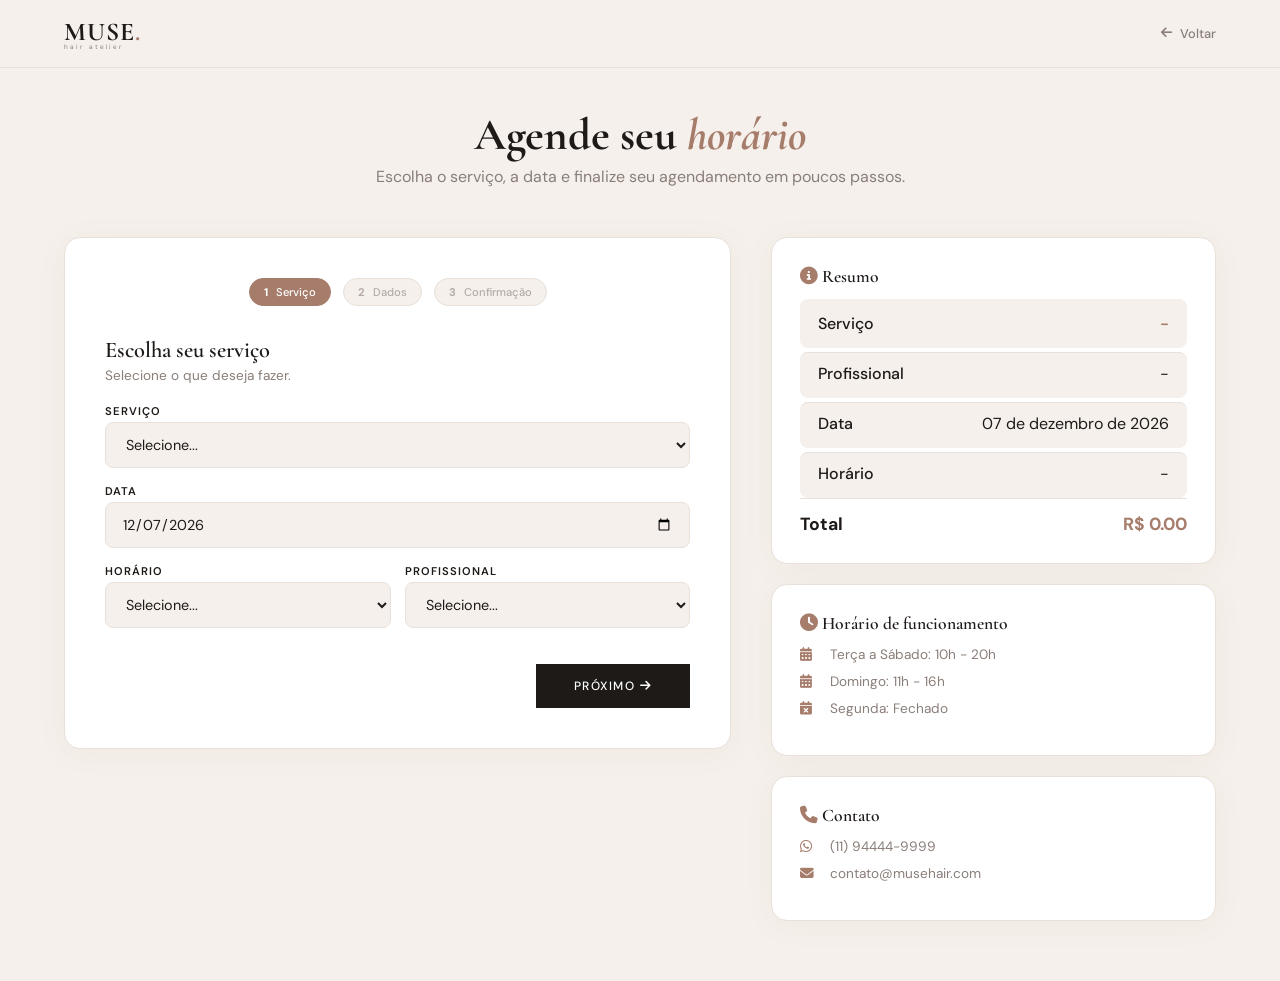
==== commit a4bf36d3: "update" ====
--- a/agendamento.html
+++ b/agendamento.html
@@ -3,183 +3,997 @@
 <head>
     <meta charset="UTF-8" />
     <meta name="viewport" content="width=device-width, initial-scale=1.0" />
-    <title>FLASH | Agendamento</title>
+    <title>Agendamento · MUSE Hair Atelier</title>
     <link rel="preconnect" href="https://fonts.googleapis.com" />
     <link rel="preconnect" href="https://fonts.gstatic.com" crossorigin />
-    <link href="https://fonts.googleapis.com/css2?family=Oswald:wght@300;400;500;600;700&family=Montserrat:wght@300;400;500;600;700;800;900&family=Lora:ital,wght@0,400;0,600;1,400&display=swap" rel="stylesheet" />
+    <link href="https://fonts.googleapis.com/css2?family=DM+Sans:wght@300;400;500;700&family=Cormorant+Garamond:ital,wght@0,400;0,600;0,700;1,400&display=swap" rel="stylesheet" />
     <link rel="stylesheet" href="https://cdnjs.cloudflare.com/ajax/libs/font-awesome/6.4.0/css/all.min.css" />
-    <link rel="stylesheet" href="style.css" />
-    <link rel="stylesheet" href="agendamento.css" />
+    <style>
+        * {
+            margin: 0;
+            padding: 0;
+            box-sizing: border-box;
+        }
+
+        :root {
+            --bg: #f5f0eb;
+            --bg-card: #ffffff;
+            --text: #1e1a18;
+            --text-light: #8a7e78;
+            --text-muted: #b5aba5;
+            --primary: #a67c6b;
+            --primary-light: #d4b8ad;
+            --primary-dark: #7a5a4a;
+            --gold: #c4a882;
+            --gold-light: #e8d9cc;
+            --border: #e8e0da;
+            --shadow: 0 4px 30px rgba(166, 124, 107, 0.06);
+            --shadow-hover: 0 12px 50px rgba(166, 124, 107, 0.10);
+            --radius: 16px;
+            --radius-sm: 8px;
+            --transition: all 0.4s cubic-bezier(0.25, 0.46, 0.45, 0.94);
+            --success: #5b8c5a;
+            --success-light: #e8f5e9;
+            --warning: #c9a87c;
+            --danger: #c47a7a;
+        }
+
+        body {
+            font-family: 'DM Sans', sans-serif;
+            background: var(--bg);
+            color: var(--text);
+            min-height: 100vh;
+        }
+
+        ::selection {
+            background: var(--primary);
+            color: #fff;
+        }
+
+        a {
+            text-decoration: none;
+            color: inherit;
+            transition: var(--transition);
+        }
+        ul {
+            list-style: none;
+        }
+        img {
+            max-width: 100%;
+            display: block;
+        }
+
+        .container {
+            max-width: 1200px;
+            margin: 0 auto;
+            padding: 0 24px;
+        }
+
+        /* HEADER */
+        header {
+            background: rgba(245, 240, 235, 0.95);
+            backdrop-filter: blur(16px);
+            border-bottom: 1px solid var(--border);
+            padding: 16px 0;
+            position: sticky;
+            top: 0;
+            z-index: 100;
+        }
+
+        .header-content {
+            display: flex;
+            justify-content: space-between;
+            align-items: center;
+        }
+
+        .logo {
+            font-family: 'Cormorant Garamond', serif;
+            font-size: 1.6rem;
+            font-weight: 700;
+            color: var(--text);
+            letter-spacing: 1px;
+        }
+
+        .logo span {
+            color: var(--primary);
+        }
+
+        .logo small {
+            font-family: 'DM Sans', sans-serif;
+            font-size: 0.4rem;
+            font-weight: 400;
+            letter-spacing: 2px;
+            color: var(--text-light);
+            display: block;
+            margin-top: -4px;
+        }
+
+        .back-link {
+            color: var(--text-light);
+            font-size: 0.8rem;
+            font-weight: 500;
+            display: flex;
+            align-items: center;
+            gap: 8px;
+            transition: var(--transition);
+        }
+
+        .back-link:hover {
+            color: var(--primary);
+        }
+
+        /* HERO */
+        .page-hero {
+            padding: 40px 0 30px;
+            text-align: center;
+        }
+
+        .page-hero h1 {
+            font-family: 'Cormorant Garamond', serif;
+            font-size: 2.8rem;
+            font-weight: 700;
+            color: var(--text);
+        }
+
+        .page-hero h1 span {
+            color: var(--primary);
+            font-style: italic;
+        }
+
+        .page-hero p {
+            color: var(--text-light);
+            font-size: 1rem;
+            margin-top: 4px;
+        }
+
+        /* FORM */
+        .booking-section {
+            padding: 20px 0 60px;
+        }
+
+        .booking-grid {
+            display: grid;
+            grid-template-columns: 1.2fr 0.8fr;
+            gap: 40px;
+            align-items: start;
+        }
+
+        .booking-form {
+            background: var(--bg-card);
+            padding: 40px;
+            border-radius: var(--radius);
+            border: 1px solid var(--border);
+            box-shadow: var(--shadow);
+        }
+
+        .booking-form .step-indicator {
+            display: flex;
+            gap: 12px;
+            margin-bottom: 30px;
+            justify-content: center;
+        }
+
+        .booking-form .step-indicator .step {
+            display: flex;
+            align-items: center;
+            gap: 8px;
+            font-size: 0.7rem;
+            font-weight: 500;
+            color: var(--text-muted);
+            padding: 6px 14px;
+            border-radius: 50px;
+            background: var(--bg);
+            border: 1px solid var(--border);
+            transition: var(--transition);
+        }
+
+        .booking-form .step-indicator .step.active {
+            color: #fff;
+            background: var(--primary);
+            border-color: var(--primary);
+        }
+
+        .booking-form .step-indicator .step.done {
+            color: #fff;
+            background: var(--success);
+            border-color: var(--success);
+        }
+
+        .booking-form .step-indicator .step .num {
+            font-weight: 700;
+        }
+
+        .form-step {
+            display: none;
+            animation: fadeStep 0.4s ease forwards;
+        }
+
+        .form-step.active {
+            display: block;
+        }
+
+        @keyframes fadeStep {
+            from {
+                opacity: 0;
+                transform: translateY(15px);
+            }
+            to {
+                opacity: 1;
+                transform: translateY(0);
+            }
+        }
+
+        .form-step h3 {
+            font-family: 'Cormorant Garamond', serif;
+            font-size: 1.4rem;
+            font-weight: 600;
+            margin-bottom: 4px;
+        }
+
+        .form-step .sub {
+            color: var(--text-light);
+            font-size: 0.85rem;
+            margin-bottom: 20px;
+        }
+
+        .form-group {
+            margin-bottom: 16px;
+        }
+
+        .form-group label {
+            display: block;
+            font-size: 0.7rem;
+            font-weight: 600;
+            text-transform: uppercase;
+            letter-spacing: 1px;
+            color: var(--text);
+            margin-bottom: 4px;
+        }
+
+        .form-group input,
+        .form-group select,
+        .form-group textarea {
+            width: 100%;
+            padding: 12px 16px;
+            border: 1px solid var(--border);
+            border-radius: var(--radius-sm);
+            font-family: 'DM Sans', sans-serif;
+            font-size: 0.9rem;
+            font-weight: 400;
+            background: var(--bg);
+            color: var(--text);
+            transition: var(--transition);
+        }
+
+        .form-group input:focus,
+        .form-group select:focus,
+        .form-group textarea:focus {
+            outline: none;
+            border-color: var(--primary);
+            box-shadow: 0 0 0 3px rgba(166, 124, 107, 0.08);
+        }
+
+        .form-group textarea {
+            height: 80px;
+            resize: vertical;
+        }
+
+        .form-row {
+            display: grid;
+            grid-template-columns: 1fr 1fr;
+            gap: 14px;
+        }
+
+        .btn {
+            display: inline-block;
+            padding: 14px 38px;
+            border-radius: 0;
+            font-family: 'DM Sans', sans-serif;
+            font-weight: 500;
+            font-size: 0.75rem;
+            text-transform: uppercase;
+            letter-spacing: 1.5px;
+            border: none;
+            cursor: pointer;
+            transition: var(--transition);
+            text-align: center;
+        }
+
+        .btn-primary {
+            background: var(--text);
+            color: #fff;
+        }
+
+        .btn-primary:hover {
+            background: var(--primary);
+            transform: translateY(-2px);
+        }
+
+        .btn-primary:disabled {
+            opacity: 0.5;
+            cursor: not-allowed;
+            transform: none;
+        }
+
+        .btn-outline {
+            border: 1px solid var(--text);
+            color: var(--text);
+            background: transparent;
+        }
+
+        .btn-outline:hover {
+            background: var(--text);
+            color: #fff;
+        }
+
+        .btn-success {
+            background: var(--success);
+            color: #fff;
+        }
+
+        .btn-success:hover {
+            background: var(--success);
+            opacity: 0.85;
+            transform: translateY(-2px);
+        }
+
+        .form-actions {
+            display: flex;
+            gap: 12px;
+            margin-top: 20px;
+            justify-content: space-between;
+        }
+
+        /* SIDEBAR */
+        .booking-sidebar {
+            display: flex;
+            flex-direction: column;
+            gap: 20px;
+        }
+
+        .sidebar-card {
+            background: var(--bg-card);
+            padding: 28px;
+            border-radius: var(--radius);
+            border: 1px solid var(--border);
+            box-shadow: var(--shadow);
+        }
+
+        .sidebar-card h4 {
+            font-family: 'Cormorant Garamond', serif;
+            font-size: 1.1rem;
+            font-weight: 600;
+            margin-bottom: 12px;
+        }
+
+        .sidebar-card .info-item {
+            display: flex;
+            gap: 12px;
+            margin-bottom: 10px;
+            font-size: 0.85rem;
+            color: var(--text-light);
+        }
+
+        .sidebar-card .info-item i {
+            color: var(--primary);
+            width: 18px;
+            margin-top: 2px;
+        }
+
+        .sidebar-card .info-item strong {
+            color: var(--text);
+        }
+
+        .service-preview {
+            background: var(--bg);
+            padding: 14px 18px;
+            border-radius: var(--radius-sm);
+            margin-top: 8px;
+            display: flex;
+            justify-content: space-between;
+            align-items: center;
+        }
+
+        .service-preview .name {
+            font-weight: 500;
+        }
+
+        .service-preview .price {
+            color: var(--primary);
+            font-weight: 600;
+        }
+
+        .summary-total {
+            display: flex;
+            justify-content: space-between;
+            padding-top: 14px;
+            border-top: 1px solid var(--border);
+            font-weight: 700;
+            font-size: 1.1rem;
+        }
+
+        /* CONFIRMATION */
+        .confirmation-box {
+            text-align: center;
+            padding: 20px 0;
+        }
+
+        .confirmation-box .icon-big {
+            font-size: 4rem;
+            color: var(--success);
+            margin-bottom: 16px;
+        }
+
+        .confirmation-box h3 {
+            font-family: 'Cormorant Garamond', serif;
+            font-size: 1.8rem;
+            font-weight: 600;
+        }
+
+        .confirmation-box p {
+            color: var(--text-light);
+            margin: 8px 0 4px;
+        }
+
+        .confirmation-box .details {
+            background: var(--bg);
+            padding: 16px 20px;
+            border-radius: var(--radius-sm);
+            margin: 16px 0;
+            text-align: left;
+            font-size: 0.9rem;
+        }
+
+        .confirmation-box .details .row {
+            display: flex;
+            justify-content: space-between;
+            padding: 6px 0;
+            border-bottom: 1px solid var(--border);
+        }
+
+        .confirmation-box .details .row:last-child {
+            border-bottom: none;
+        }
+
+        .confirmation-box .details .label {
+            color: var(--text-light);
+        }
+
+        .confirmation-box .details .value {
+            font-weight: 500;
+        }
+
+        /* RESPONSIVE */
+        @media (max-width: 1024px) {
+            .booking-grid {
+                grid-template-columns: 1fr;
+            }
+        }
+
+        @media (max-width: 768px) {
+            .form-row {
+                grid-template-columns: 1fr;
+            }
+
+            .booking-form {
+                padding: 24px;
+            }
+
+            .booking-form .step-indicator {
+                flex-wrap: wrap;
+                justify-content: center;
+            }
+
+            .booking-form .step-indicator .step {
+                font-size: 0.6rem;
+                padding: 4px 12px;
+            }
+
+            .page-hero h1 {
+                font-size: 2.2rem;
+            }
+
+            .form-actions {
+                flex-direction: column;
+            }
+
+            .form-actions .btn {
+                width: 100%;
+            }
+
+            .sidebar-card {
+                padding: 20px;
+            }
+        }
+
+        @media (max-width: 480px) {
+            .container {
+                padding: 0 16px;
+            }
+
+            .booking-form {
+                padding: 18px;
+            }
+
+            .page-hero h1 {
+                font-size: 1.8rem;
+            }
+
+            .confirmation-box .icon-big {
+                font-size: 3rem;
+            }
+        }
+
+        .hidden {
+            display: none !important;
+        }
+
+        /* TOAST */
+        .toast {
+            position: fixed;
+            bottom: 30px;
+            right: 30px;
+            background: var(--text);
+            color: #fff;
+            padding: 16px 24px;
+            border-radius: var(--radius-sm);
+            box-shadow: var(--shadow-hover);
+            z-index: 999;
+            opacity: 0;
+            transform: translateY(20px);
+            transition: all 0.4s ease;
+            max-width: 360px;
+        }
+
+        .toast.show {
+            opacity: 1;
+            transform: translateY(0);
+        }
+
+        .toast .toast-title {
+            font-weight: 600;
+            font-size: 0.9rem;
+        }
+
+        .toast .toast-msg {
+            font-size: 0.8rem;
+            opacity: 0.8;
+        }
+    </style>
 </head>
 <body>
-    <header id="header">
+
+    <!-- HEADER -->
+    <header>
         <div class="container header-content">
-            <a href="index.html" class="logo">FLASH<span>.</span><small>AGENDAMENTO</small></a>
-            <nav>
-                <ul id="navMenu">
-                    <li><a href="index.html" class="nav-btn-outline">← Voltar</a></li>
-                </ul>
-            </nav>
-            <div class="mobile-toggle" id="mobileToggle"><i class="fas fa-bars"></i></div>
+            <a href="index.html" class="logo">MUSE<span>.</span><small>hair atelier</small></a>
+            <a href="index.html" class="back-link"><i class="fas fa-arrow-left"></i> Voltar</a>
         </div>
     </header>
 
-    <section class="agendamento-hero">
+    <!-- HERO -->
+    <section class="page-hero">
         <div class="container">
-            <div class="agendamento-hero-content">
-                <span class="section-label"><span class="diamond"></span>Agendamento</span>
-                <h1 class="section-title">Reserve seu <span class="highlight">horário</span></h1>
-                <p class="section-sub">Escolha o serviço, barbeiro e horário. Em poucos passos você garante seu corte.</p>
+            <h1>Agende seu <span>horário</span></h1>
+            <p>Escolha o serviço, a data e finalize seu agendamento em poucos passos.</p>
+        </div>
+    </section>
+
+    <!-- BOOKING -->
+    <section class="booking-section">
+        <div class="container">
+            <div class="booking-grid">
+
+                <!-- FORMULÁRIO -->
+                <div class="booking-form" id="bookingForm">
+                    <!-- Step Indicator -->
+                    <div class="step-indicator">
+                        <div class="step active" id="step1Indicator"><span class="num">1</span> Serviço</div>
+                        <div class="step" id="step2Indicator"><span class="num">2</span> Dados</div>
+                        <div class="step" id="step3Indicator"><span class="num">3</span> Confirmação</div>
+                    </div>
+
+                    <!-- STEP 1 - SERVIÇO -->
+                    <div class="form-step active" id="step1">
+                        <h3>Escolha seu serviço</h3>
+                        <p class="sub">Selecione o que deseja fazer.</p>
+
+                        <div class="form-group">
+                            <label>Serviço</label>
+                            <select id="serviceSelect">
+                                <option value="">Selecione...</option>
+                                <option value="Corte & Textura" data-price="55">Corte & Textura - R$ 55</option>
+                                <option value="Coloração & Luzes" data-price="120">Coloração & Luzes - R$ 120</option>
+                                <option value="Tratamento Orgânico" data-price="60">Tratamento Orgânico - R$ 60</option>
+                                <option value="Pacote MUSE" data-price="190">Pacote MUSE - R$ 190</option>
+                                <option value="Completo" data-price="250">Completo - R$ 250</option>
+                            </select>
+                        </div>
+
+                        <div class="form-group">
+                            <label>Data</label>
+                            <input type="date" id="dateInput" min="2026-01-01" />
+                        </div>
+
+                        <div class="form-row">
+                            <div class="form-group">
+                                <label>Horário</label>
+                                <select id="timeSelect">
+                                    <option value="">Selecione...</option>
+                                    <option value="09:00">09:00</option>
+                                    <option value="10:00">10:00</option>
+                                    <option value="11:00">11:00</option>
+                                    <option value="12:00">12:00</option>
+                                    <option value="13:00">13:00</option>
+                                    <option value="14:00">14:00</option>
+                                    <option value="15:00">15:00</option>
+                                    <option value="16:00">16:00</option>
+                                    <option value="17:00">17:00</option>
+                                    <option value="18:00">18:00</option>
+                                    <option value="19:00">19:00</option>
+                                </select>
+                            </div>
+                            <div class="form-group">
+                                <label>Profissional</label>
+                                <select id="professionalSelect">
+                                    <option value="">Selecione...</option>
+                                    <option value="Ana Silva">Ana Silva</option>
+                                    <option value="Carla Santos">Carla Santos</option>
+                                    <option value="Mariana Costa">Mariana Costa</option>
+                                    <option value="Juliana Lima">Juliana Lima</option>
+                                </select>
+                            </div>
+                        </div>
+
+                        <div class="form-actions">
+                            <span></span>
+                            <button class="btn btn-primary" onclick="goToStep(2)">Próximo <i class="fas fa-arrow-right"></i></button>
+                        </div>
+                    </div>
+
+                    <!-- STEP 2 - DADOS -->
+                    <div class="form-step" id="step2">
+                        <h3>Seus dados</h3>
+                        <p class="sub">Preencha com seus dados para confirmar o agendamento.</p>
+
+                        <div class="form-row">
+                            <div class="form-group">
+                                <label>Nome completo</label>
+                                <input type="text" id="clientName" placeholder="Seu nome" />
+                            </div>
+                            <div class="form-group">
+                                <label>Telefone</label>
+                                <input type="tel" id="clientPhone" placeholder="(11) 99999-9999" />
+                            </div>
+                        </div>
+
+                        <div class="form-group">
+                            <label>E-mail</label>
+                            <input type="email" id="clientEmail" placeholder="seu@email.com" />
+                        </div>
+
+                        <div class="form-group">
+                            <label>Observações</label>
+                            <textarea id="clientObs" placeholder="Alguma observação? (opcional)"></textarea>
+                        </div>
+
+                        <div class="form-actions">
+                            <button class="btn btn-outline" onclick="goToStep(1)"><i class="fas fa-arrow-left"></i> Voltar</button>
+                            <button class="btn btn-primary" onclick="goToStep(3)">Revisar <i class="fas fa-arrow-right"></i></button>
+                        </div>
+                    </div>
+
+                    <!-- STEP 3 - CONFIRMAÇÃO -->
+                    <div class="form-step" id="step3">
+                        <div class="confirmation-box" id="confirmationBox">
+                            <div class="icon-big"><i class="fas fa-check-circle"></i></div>
+                            <h3>Confirme seu agendamento</h3>
+                            <p>Verifique os dados e confirme para finalizar.</p>
+
+                            <div class="details" id="confirmationDetails">
+                                <div class="row"><span class="label">Serviço</span><span class="value" id="confService">-</span></div>
+                                <div class="row"><span class="label">Profissional</span><span class="value" id="confProfessional">-</span></div>
+                                <div class="row"><span class="label">Data</span><span class="value" id="confDate">-</span></div>
+                                <div class="row"><span class="label">Horário</span><span class="value" id="confTime">-</span></div>
+                                <div class="row"><span class="label">Cliente</span><span class="value" id="confName">-</span></div>
+                                <div class="row"><span class="label">Telefone</span><span class="value" id="confPhone">-</span></div>
+                                <div class="row"><span class="label">E-mail</span><span class="value" id="confEmail">-</span></div>
+                                <div class="row" style="border-bottom:none;font-weight:700;font-size:1.1rem;padding-top:10px;">
+                                    <span class="label">Total</span>
+                                    <span class="value" style="color:var(--primary);" id="confTotal">-</span>
+                                </div>
+                            </div>
+
+                            <div class="form-actions" style="justify-content:center;">
+                                <button class="btn btn-outline" onclick="goToStep(2)"><i class="fas fa-arrow-left"></i> Voltar</button>
+                                <button class="btn btn-success" onclick="confirmBooking()"><i class="fas fa-check"></i> Confirmar Agendamento</button>
+                            </div>
+                        </div>
+
+                        <!-- CONFIRMADO (hidden inicial) -->
+                        <div class="confirmation-box hidden" id="successBox">
+                            <div class="icon-big" style="color:var(--success);"><i class="fas fa-check-circle"></i></div>
+                            <h3>Agendamento confirmado!</h3>
+                            <p>Seu horário foi reservado com sucesso.</p>
+                            <div class="details" style="background:var(--success-light);">
+                                <p style="font-size:0.85rem;color:var(--text);">
+                                    <i class="fas fa-calendar-check" style="color:var(--success);"></i>
+                                    <strong id="successDate">-</strong> às <strong id="successTime">-</strong>
+                                    <br />
+                                    <span id="successService">-</span> com <span id="successProfessional">-</span>
+                                </p>
+                                <p style="font-size:0.75rem;color:var(--text-light);margin-top:8px;">
+                                    Um e-mail de confirmação foi enviado para <strong id="successEmail">-</strong>
+                                </p>
+                            </div>
+                            <div style="display:flex;gap:12px;justify-content:center;margin-top:16px;flex-wrap:wrap;">
+                                <a href="index.html" class="btn btn-primary">Voltar ao site</a>
+                                <a href="agendamento.html" class="btn btn-outline">Novo agendamento</a>
+                            </div>
+                        </div>
+                    </div>
+                </div>
+
+                <!-- SIDEBAR -->
+                <div class="booking-sidebar">
+                    <div class="sidebar-card">
+                        <h4><i class="fas fa-info-circle" style="color:var(--primary);"></i> Resumo</h4>
+                        <div class="service-preview">
+                            <span class="name">Serviço</span>
+                            <span class="price" id="previewService">-</span>
+                        </div>
+                        <div class="service-preview" style="border-top:1px solid var(--border);padding-top:10px;margin-top:4px;">
+                            <span class="name">Profissional</span>
+                            <span class="price" id="previewProfessional" style="color:var(--text);font-weight:400;">-</span>
+                        </div>
+                        <div class="service-preview" style="border-top:1px solid var(--border);padding-top:10px;margin-top:4px;">
+                            <span class="name">Data</span>
+                            <span class="price" id="previewDate" style="color:var(--text);font-weight:400;">-</span>
+                        </div>
+                        <div class="service-preview" style="border-top:1px solid var(--border);padding-top:10px;margin-top:4px;">
+                            <span class="name">Horário</span>
+                            <span class="price" id="previewTime" style="color:var(--text);font-weight:400;">-</span>
+                        </div>
+                        <div class="summary-total">
+                            <span>Total</span>
+                            <span style="color:var(--primary);" id="previewTotal">R$ 0,00</span>
+                        </div>
+                    </div>
+
+                    <div class="sidebar-card">
+                        <h4><i class="fas fa-clock" style="color:var(--primary);"></i> Horário de funcionamento</h4>
+                        <div class="info-item"><i class="fas fa-calendar-alt"></i> Terça a Sábado: 10h - 20h</div>
+                        <div class="info-item"><i class="fas fa-calendar-alt"></i> Domingo: 11h - 16h</div>
+                        <div class="info-item"><i class="fas fa-calendar-times"></i> Segunda: Fechado</div>
+                    </div>
+
+                    <div class="sidebar-card">
+                        <h4><i class="fas fa-phone" style="color:var(--primary);"></i> Contato</h4>
+                        <div class="info-item"><i class="fab fa-whatsapp"></i> (11) 94444-9999</div>
+                        <div class="info-item"><i class="fas fa-envelope"></i> contato@musehair.com</div>
+                    </div>
+                </div>
+
             </div>
         </div>
     </section>
 
-    <section class="agendamento-section" id="agendamento">
-        <div class="container">
-            <!-- Progresso -->
-            <div class="agendamento-progress">
-                <div class="step active" data-step="1"><span class="num">1</span><span class="label">Serviço</span></div>
-                <div class="line active"></div>
-                <div class="step" data-step="2"><span class="num">2</span><span class="label">Barbeiro</span></div>
-                <div class="line"></div>
-                <div class="step" data-step="3"><span class="num">3</span><span class="label">Data/Hora</span></div>
-                <div class="line"></div>
-                <div class="step" data-step="4"><span class="num">4</span><span class="label">Confirmação</span></div>
-            </div>
-
-            <!-- Passos -->
-            <div class="agendamento-content">
-                <!-- PASSO 1 -->
-                <div class="step-content active" id="step1">
-                    <h2><i class="fas fa-cut"></i>Escolha o Serviço</h2>
-                    <p class="step-desc">Selecione o serviço que deseja realizar.</p>
-                    <div class="service-grid">
-                        <div class="service-card-ag" data-service="Corte Clássico" data-price="45">
-                            <i class="fas fa-cut"></i><h4>Corte Clássico</h4><p>Tesoura e pente com acabamento impecável.</p><span class="price">R$ 45</span>
-                        </div>
-                        <div class="service-card-ag" data-service="Barba & Navalha" data-price="35">
-                            <i class="fas fa-razor"></i><h4>Barba & Navalha</h4><p>Toalha quente e navalha para acabamento perfeito.</p><span class="price">R$ 35</span>
-                        </div>
-                        <div class="service-card-ag" data-service="Tratamento Capilar" data-price="50">
-                            <i class="fas fa-spa"></i><h4>Tratamento Capilar</h4><p>Hidratação profunda e revitalização.</p><span class="price">R$ 50</span>
-                        </div>
-                        <div class="service-card-ag" data-service="Pacote FLASH" data-price="85">
-                            <i class="fas fa-crown"></i><h4>Pacote FLASH</h4><p>Corte + barba + massagem + tratamento.</p><span class="price">R$ 85</span>
-                        </div>
-                        <div class="service-card-ag" data-service="Combo Corte + Barba" data-price="70">
-                            <i class="fas fa-scissors"></i><h4>Combo Corte + Barba</h4><p>Os dois serviços com desconto.</p><span class="price">R$ 70</span>
-                        </div>
-                    </div>
-                    <div class="step-actions">
-                        <button class="btn btn-primary next-step" disabled id="nextStep1">Próximo →</button>
-                    </div>
-                </div>
-
-                <!-- PASSO 2 -->
-                <div class="step-content" id="step2">
-                    <h2><i class="fas fa-user-tie"></i>Escolha o Barbeiro</h2>
-                    <p class="step-desc">Selecione o profissional que irá te atender.</p>
-                    <div class="barber-grid">
-                        <div class="barber-card-ag" data-barber="Rafael Mendes">
-                            <img src="https://images.pexels.com/photos/2379004/pexels-photo-2379004.jpeg?auto=compress&cs=tinysrgb&w=200" alt="Rafael" />
-                            <div>
-                                <h4>Rafael Mendes</h4>
-                                <span class="badge">⭐ 4.9</span>
-                                <p>Especialista em cortes clássicos e degradê. 8 anos de experiência.</p>
-                                <div class="tags"><span>Fade</span><span>Navalha</span><span>Barba</span></div>
-                            </div>
-                        </div>
-                        <div class="barber-card-ag" data-barber="Thiago Santos">
-                            <img src="https://images.pexels.com/photos/697509/pexels-photo-697509.jpeg?auto=compress&cs=tinysrgb&w=200" alt="Thiago" />
-                            <div>
-                                <h4>Thiago Santos</h4>
-                                <span class="badge">⭐ 4.8</span>
-                                <p>Especialista em cortes modernos e barba de respeito. 6 anos de experiência.</p>
-                                <div class="tags"><span>Moderno</span><span>Barba</span><span>Pompadour</span></div>
-                            </div>
-                        </div>
-                        <div class="barber-card-ag" data-barber="Carlos Eduardo">
-                            <img src="https://images.pexels.com/photos/2379005/pexels-photo-2379005.jpeg?auto=compress&cs=tinysrgb&w=200" alt="Carlos" />
-                            <div>
-                                <h4>Carlos Eduardo</h4>
-                                <span class="badge">⭐ 5.0</span>
-                                <p>Mestre da navalha e tratamentos capilares. 12 anos de experiência.</p>
-                                <div class="tags"><span>Navalha</span><span>Tratamento</span><span>Clássico</span></div>
-                            </div>
-                        </div>
-                    </div>
-                    <div class="step-actions">
-                        <button class="btn btn-outline prev-step">← Voltar</button>
-                        <button class="btn btn-primary next-step" disabled id="nextStep2">Próximo →</button>
-                    </div>
-                </div>
-
-                <!-- PASSO 3 -->
-                <div class="step-content" id="step3">
-                    <h2><i class="fas fa-calendar-alt"></i>Data e Horário</h2>
-                    <p class="step-desc">Escolha o dia e o horário para seu atendimento.</p>
-                    <div class="datetime-grid">
-                        <div class="date-section">
-                            <h4>📅 Data</h4>
-                            <input type="date" id="agDate" />
-                        </div>
-                        <div class="time-section">
-                            <h4>🕐 Horário</h4>
-                            <div class="time-grid" id="timeGrid">
-                                <button class="time-slot" data-time="09:00">09:00</button>
-                                <button class="time-slot" data-time="10:00">10:00</button>
-                                <button class="time-slot" data-time="11:00">11:00</button>
-                                <button class="time-slot" data-time="12:00">12:00</button>
-                                <button class="time-slot" data-time="13:00">13:00</button>
-                                <button class="time-slot" data-time="14:00">14:00</button>
-                                <button class="time-slot" data-time="15:00">15:00</button>
-                                <button class="time-slot" data-time="16:00">16:00</button>
-                                <button class="time-slot" data-time="17:00">17:00</button>
-                                <button class="time-slot" data-time="18:00">18:00</button>
-                                <button class="time-slot" data-time="19:00">19:00</button>
-                                <button class="time-slot" data-time="20:00">20:00</button>
-                            </div>
-                        </div>
-                    </div>
-                    <div class="step-actions">
-                        <button class="btn btn-outline prev-step">← Voltar</button>
-                        <button class="btn btn-primary next-step" disabled id="nextStep3">Próximo →</button>
-                    </div>
-                </div>
-
-                <!-- PASSO 4 -->
-                <div class="step-content" id="step4">
-                    <h2><i class="fas fa-check-circle"></i>Confirmar Agendamento</h2>
-                    <p class="step-desc">Revise os dados e confirme seu agendamento.</p>
-                    <div class="confirmation-card">
-                        <div class="conf-item"><span class="label">Serviço:</span><span class="value" id="confService">-</span></div>
-                        <div class="conf-item"><span class="label">Barbeiro:</span><span class="value" id="confBarber">-</span></div>
-                        <div class="conf-item"><span class="label">Data:</span><span class="value" id="confDate">-</span></div>
-                        <div class="conf-item"><span class="label">Horário:</span><span class="value" id="confTime">-</span></div>
-                        <div class="conf-item"><span class="label">Total:</span><span class="value" id="confPrice">-</span></div>
-                    </div>
-                    <div class="form-group"><label>Seu Nome</label><input type="text" id="clientName" placeholder="Digite seu nome completo" /></div>
-                    <div class="form-group"><label>WhatsApp</label><input type="tel" id="clientPhone" placeholder="(11) 99999-9999" /></div>
-                    <div class="step-actions">
-                        <button class="btn btn-outline prev-step">← Voltar</button>
-                        <button class="btn btn-primary" id="confirmAgendamento"><i class="fas fa-check"></i> Confirmar</button>
-                    </div>
-                    <div id="agFeedback" class="ag-feedback"></div>
-                </div>
-            </div>
-        </div>
-    </section>
-
-    <footer>
-        <div class="container">
-            <div class="footer-grid">
-                <div class="footer-brand"><a href="index.html" class="logo">FLASH<span>.</span><small>BARBERSHOP</small></a><p>Corte, barba e tradição.</p></div>
-                <div class="footer-col"><h4>Links</h4><ul><li><a href="index.html">Home</a></li><li><a href="agendamento.html">Agendar</a></li><li><a href="sistema.html">Admin</a></li></ul></div>
-            </div>
-            <div class="footer-bottom"><span>&copy; 2026 FLASH Barbershop.</span></div>
-        </div>
-    </footer>
-
-    <script src="agendamento.js"></script>
+    <!-- TOAST -->
+    <div class="toast" id="toast">
+        <div class="toast-title" id="toastTitle">Sucesso!</div>
+        <div class="toast-msg" id="toastMsg">Agendamento confirmado.</div>
+    </div>
+
+    <script>
+        // ============================================
+        // DADOS
+        // ============================================
+        let currentStep = 1;
+        let bookingData = {};
+
+        // ============================================
+        // NAVEGAÇÃO ENTRE STEPS
+        // ============================================
+        function goToStep(step) {
+            // Validação
+            if (step === 2) {
+                const service = document.getElementById('serviceSelect').value;
+                const date = document.getElementById('dateInput').value;
+                const time = document.getElementById('timeSelect').value;
+                const prof = document.getElementById('professionalSelect').value;
+
+                if (!service || !date || !time || !prof) {
+                    showToast('Atenção', 'Preencha todos os campos do serviço.');
+                    return;
+                }
+
+                // Salva dados do step 1
+                bookingData.service = service;
+                bookingData.price = document.getElementById('serviceSelect').selectedOptions[0].dataset.price;
+                bookingData.date = date;
+                bookingData.time = time;
+                bookingData.professional = prof;
+
+                updatePreview();
+            }
+
+            if (step === 3) {
+                const name = document.getElementById('clientName').value.trim();
+                const phone = document.getElementById('clientPhone').value.trim();
+                const email = document.getElementById('clientEmail').value.trim();
+
+                if (!name || !phone || !email) {
+                    showToast('Atenção', 'Preencha todos os dados pessoais.');
+                    return;
+                }
+
+                bookingData.name = name;
+                bookingData.phone = phone;
+                bookingData.email = email;
+                bookingData.obs = document.getElementById('clientObs').value.trim();
+
+                updateConfirmation();
+            }
+
+            // Muda steps
+            document.querySelectorAll('.form-step').forEach(el => el.classList.remove('active'));
+            document.getElementById('step' + step).classList.add('active');
+
+            // Atualiza indicadores
+            document.querySelectorAll('.step-indicator .step').forEach(el => {
+                el.classList.remove('active', 'done');
+            });
+
+            for (let i = 1; i <= 3; i++) {
+                const indicator = document.getElementById('step' + i + 'Indicator');
+                if (i < step) indicator.classList.add('done');
+                if (i === step) indicator.classList.add('active');
+            }
+
+            currentStep = step;
+            window.scrollTo({ top: 0, behavior: 'smooth' });
+        }
+
+        // ============================================
+        // ATUALIZA PREVIEW
+        // ============================================
+        function updatePreview() {
+            const service = bookingData.service || '-';
+            const price = bookingData.price ? 'R$ ' + parseInt(bookingData.price).toFixed(2) : '-';
+            const prof = bookingData.professional || '-';
+            const date = bookingData.date ? formatDate(bookingData.date) : '-';
+            const time = bookingData.time || '-';
+
+            document.getElementById('previewService').textContent = service;
+            document.getElementById('previewProfessional').textContent = prof;
+            document.getElementById('previewDate').textContent = date;
+            document.getElementById('previewTime').textContent = time;
+            document.getElementById('previewTotal').textContent = price;
+        }
+
+        // ============================================
+        // ATUALIZA CONFIRMAÇÃO
+        // ============================================
+        function updateConfirmation() {
+            document.getElementById('confService').textContent = bookingData.service || '-';
+            document.getElementById('confProfessional').textContent = bookingData.professional || '-';
+            document.getElementById('confDate').textContent = formatDate(bookingData.date) || '-';
+            document.getElementById('confTime').textContent = bookingData.time || '-';
+            document.getElementById('confName').textContent = bookingData.name || '-';
+            document.getElementById('confPhone').textContent = bookingData.phone || '-';
+            document.getElementById('confEmail').textContent = bookingData.email || '-';
+            document.getElementById('confTotal').textContent = bookingData.price ? 'R$ ' + parseInt(bookingData.price)
+                .toFixed(2) : '-';
+        }
+
+        // ============================================
+        // FORMATAR DATA
+        // ============================================
+        function formatDate(dateStr) {
+            if (!dateStr) return '-';
+            const d = new Date(dateStr + 'T00:00:00');
+            return d.toLocaleDateString('pt-BR', { day: '2-digit', month: 'long', year: 'numeric' });
+        }
+
+        // ============================================
+        // CONFIRMAR AGENDAMENTO
+        // ============================================
+        function confirmBooking() {
+            // Mostra loading no botão
+            const btn = document.querySelector('.btn-success');
+            const originalText = btn.innerHTML;
+            btn.innerHTML = '<i class="fas fa-spinner fa-spin"></i> Confirmando...';
+            btn.disabled = true;
+
+            // Simula envio
+            setTimeout(() => {
+                // Esconde a confirmação e mostra sucesso
+                document.getElementById('confirmationBox').classList.add('hidden');
+                document.getElementById('successBox').classList.remove('hidden');
+
+                // Preenche dados do sucesso
+                document.getElementById('successDate').textContent = formatDate(bookingData.date);
+                document.getElementById('successTime').textContent = bookingData.time;
+                document.getElementById('successService').textContent = bookingData.service;
+                document.getElementById('successProfessional').textContent = bookingData.professional;
+                document.getElementById('successEmail').textContent = bookingData.email;
+
+                // Atualiza indicador
+                document.querySelectorAll('.step-indicator .step').forEach(el => el.classList.remove('active', 'done'));
+                document.getElementById('step3Indicator').classList.add('done');
+
+                showToast('✅ Agendamento confirmado!', 'Um e-mail foi enviado para ' + bookingData.email);
+
+                btn.innerHTML = originalText;
+                btn.disabled = false;
+
+                // Scroll para o topo
+                window.scrollTo({ top: 0, behavior: 'smooth' });
+            }, 1500);
+        }
+
+        // ============================================
+        // TOAST
+        // ============================================
+        function showToast(title, msg) {
+            const toast = document.getElementById('toast');
+            document.getElementById('toastTitle').textContent = title;
+            document.getElementById('toastMsg').textContent = msg;
+            toast.classList.add('show');
+
+            clearTimeout(toast._timeout);
+            toast._timeout = setTimeout(() => {
+                toast.classList.remove('show');
+            }, 4000);
+        }
+
+        // ============================================
+        // ATUALIZA PREVIEW EM TEMPO REAL
+        // ============================================
+        document.getElementById('serviceSelect').addEventListener('change', updatePreviewFromForm);
+        document.getElementById('professionalSelect').addEventListener('change', updatePreviewFromForm);
+        document.getElementById('dateInput').addEventListener('change', updatePreviewFromForm);
+        document.getElementById('timeSelect').addEventListener('change', updatePreviewFromForm);
+
+        function updatePreviewFromForm() {
+            const service = document.getElementById('serviceSelect').value || '-';
+            const price = document.getElementById('serviceSelect').selectedOptions[0]?.dataset?.price || '0';
+            const prof = document.getElementById('professionalSelect').value || '-';
+            const date = document.getElementById('dateInput').value ? formatDate(document.getElementById('dateInput')
+                .value) : '-';
+            const time = document.getElementById('timeSelect').value || '-';
+
+            document.getElementById('previewService').textContent = service;
+            document.getElementById('previewProfessional').textContent = prof;
+            document.getElementById('previewDate').textContent = date;
+            document.getElementById('previewTime').textContent = time;
+            document.getElementById('previewTotal').textContent = price ? 'R$ ' + parseInt(price).toFixed(2) : 'R$ 0,00';
+
+            // Atualiza bookingData para o preview
+            bookingData.service = service;
+            bookingData.price = price;
+            bookingData.professional = prof;
+            bookingData.date = document.getElementById('dateInput').value;
+            bookingData.time = time;
+        }
+
+        // ============================================
+        // DATA MÍNIMA
+        // ============================================
+        document.addEventListener('DOMContentLoaded', function() {
+            const today = new Date();
+            const minDate = today.toISOString().split('T')[0];
+            document.getElementById('dateInput').setAttribute('min', minDate);
+
+            // Pré-preenche data com amanhã
+            const tomorrow = new Date(today);
+            tomorrow.setDate(tomorrow.getDate() + 1);
+            document.getElementById('dateInput').value = tomorrow.toISOString().split('T')[0];
+            updatePreviewFromForm();
+        });
+
+        console.log('📅 MUSE Hair Atelier - Sistema de agendamento carregado!');
+    </script>
+
 </body>
 </html>
